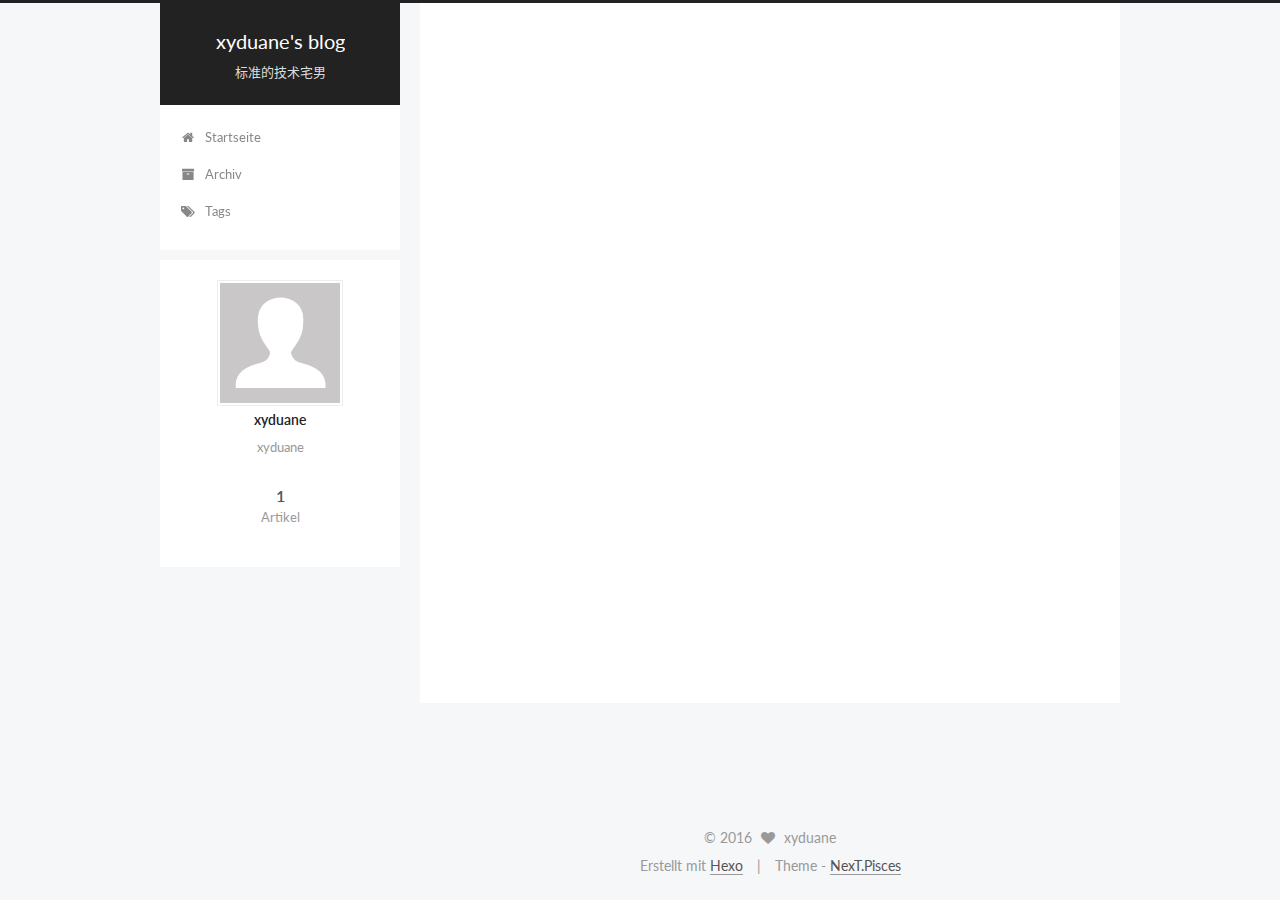
==== index.html @ 3c098263 "Site updated: 2016-11-18 08:26:39" ====
<!doctype html>



  


<html class="theme-next pisces use-motion" lang="zh-CN">
<head>
  <meta charset="UTF-8"/>
<meta http-equiv="X-UA-Compatible" content="IE=edge" />
<meta name="viewport" content="width=device-width, initial-scale=1, maximum-scale=1"/>



<meta http-equiv="Cache-Control" content="no-transform" />
<meta http-equiv="Cache-Control" content="no-siteapp" />












  
  
  <link href="/lib/fancybox/source/jquery.fancybox.css?v=2.1.5" rel="stylesheet" type="text/css" />




  
  
  
  

  
    
    
  

  

  

  

  

  
    
    
    <link href="//fonts.googleapis.com/css?family=Lato:300,300italic,400,400italic,700,700italic&subset=latin,latin-ext" rel="stylesheet" type="text/css">
  






<link href="/lib/font-awesome/css/font-awesome.min.css?v=4.6.2" rel="stylesheet" type="text/css" />

<link href="/css/main.css?v=5.1.0" rel="stylesheet" type="text/css" />


  <meta name="keywords" content="Hexo, NexT" />








  <link rel="shortcut icon" type="image/x-icon" href="/favicon.ico?v=5.1.0" />






<meta name="description" content="xyduane">
<meta property="og:type" content="website">
<meta property="og:title" content="xyduane's blog">
<meta property="og:url" content="http://xyduane.github.io/index.html">
<meta property="og:site_name" content="xyduane's blog">
<meta property="og:description" content="xyduane">
<meta name="twitter:card" content="summary">
<meta name="twitter:title" content="xyduane's blog">
<meta name="twitter:description" content="xyduane">



<script type="text/javascript" id="hexo.configurations">
  var NexT = window.NexT || {};
  var CONFIG = {
    root: '/',
    scheme: 'Pisces',
    sidebar: {"position":"left","display":"post"},
    fancybox: true,
    motion: true,
    duoshuo: {
      userId: '0',
      author: 'Author'
    },
    algolia: {
      applicationID: '',
      apiKey: '',
      indexName: '',
      hits: {"per_page":10},
      labels: {"input_placeholder":"Search for Posts","hits_empty":"We didn't find any results for the search: ${query}","hits_stats":"${hits} results found in ${time} ms"}
    }
  };
</script>



  <link rel="canonical" href="http://xyduane.github.io/"/>





  <title> xyduane's blog </title>
</head>

<body itemscope itemtype="http://schema.org/WebPage" lang="zh-CN">

  










  
  
    
  

  <div class="container one-collumn sidebar-position-left 
   page-home 
 ">
    <div class="headband"></div>

    <header id="header" class="header" itemscope itemtype="http://schema.org/WPHeader">
      <div class="header-inner"><div class="site-meta ">
  

  <div class="custom-logo-site-title">
    <a href="/"  class="brand" rel="start">
      <span class="logo-line-before"><i></i></span>
      <span class="site-title">xyduane's blog</span>
      <span class="logo-line-after"><i></i></span>
    </a>
  </div>
  <p class="site-subtitle">标准的技术宅男</p>
</div>

<div class="site-nav-toggle">
  <button>
    <span class="btn-bar"></span>
    <span class="btn-bar"></span>
    <span class="btn-bar"></span>
  </button>
</div>

<nav class="site-nav">
  

  
    <ul id="menu" class="menu">
      
        
        <li class="menu-item menu-item-home">
          <a href="/" rel="section">
            
              <i class="menu-item-icon fa fa-fw fa-home"></i> <br />
            
            Startseite
          </a>
        </li>
      
        
        <li class="menu-item menu-item-archives">
          <a href="/archives" rel="section">
            
              <i class="menu-item-icon fa fa-fw fa-archive"></i> <br />
            
            Archiv
          </a>
        </li>
      
        
        <li class="menu-item menu-item-tags">
          <a href="/tags" rel="section">
            
              <i class="menu-item-icon fa fa-fw fa-tags"></i> <br />
            
            Tags
          </a>
        </li>
      

      
    </ul>
  

  
</nav>



 </div>
    </header>

    <main id="main" class="main">
      <div class="main-inner">
        <div class="content-wrap">
          <div id="content" class="content">
            
  <section id="posts" class="posts-expand">
    
      

  

  
  
  

  <article class="post post-type-normal " itemscope itemtype="http://schema.org/Article">
  <link itemprop="mainEntityOfPage" href="http://xyduane.github.io/2016/11/17/newstart/">

  <span style="display:none" itemprop="author" itemscope itemtype="http://schema.org/Person">
    <meta itemprop="name" content="xyduane">
    <meta itemprop="description" content="">
    <meta itemprop="image" content="/images/avatar.gif">
  </span>

  <span style="display:none" itemprop="publisher" itemscope itemtype="http://schema.org/Organization">
    <meta itemprop="name" content="xyduane's blog">
    <span style="display:none" itemprop="logo" itemscope itemtype="http://schema.org/ImageObject">
      <img style="display:none;" itemprop="url image" alt="xyduane's blog" src="">
    </span>
  </span>

    
      <header class="post-header">

        
        
          <h1 class="post-title" itemprop="name headline">
            
            
              
                
                <a class="post-title-link" href="/2016/11/17/newstart/" itemprop="url">
                  第一篇，随便说点
                </a>
              
            
          </h1>
        

        <div class="post-meta">
          <span class="post-time">
            
              <span class="post-meta-item-icon">
                <i class="fa fa-calendar-o"></i>
              </span>
              <span class="post-meta-item-text">Veröffentlicht am</span>
              <time title="Post created" itemprop="dateCreated datePublished" datetime="2016-11-17T16:20:18+08:00">
                2016-11-17
              </time>
            

            

            
          </span>

          

          
            
          

          

          
          

          

          

        </div>
      </header>
    


    <div class="post-body" itemprop="articleBody">

      
      

      
        
          
            <p>   写作新手，欢迎指教！<br>   接下来准备写一篇 用c++ mfc 来启动运行Java程序的文章，装逼利器</p>

          
        
      
    </div>

    <div>
      
    </div>

    <div>
      
    </div>


    <footer class="post-footer">
      

      

      
      
        <div class="post-eof"></div>
      
    </footer>
  </article>


    
  </section>

  


          </div>
          


          

        </div>
        
          
  
  <div class="sidebar-toggle">
    <div class="sidebar-toggle-line-wrap">
      <span class="sidebar-toggle-line sidebar-toggle-line-first"></span>
      <span class="sidebar-toggle-line sidebar-toggle-line-middle"></span>
      <span class="sidebar-toggle-line sidebar-toggle-line-last"></span>
    </div>
  </div>

  <aside id="sidebar" class="sidebar">
    <div class="sidebar-inner">

      

      

      <section class="site-overview sidebar-panel sidebar-panel-active">
        <div class="site-author motion-element" itemprop="author" itemscope itemtype="http://schema.org/Person">
          <img class="site-author-image" itemprop="image"
               src="/images/avatar.gif"
               alt="xyduane" />
          <p class="site-author-name" itemprop="name">xyduane</p>
          <p class="site-description motion-element" itemprop="description">xyduane</p>
        </div>
        <nav class="site-state motion-element">
          <div class="site-state-item site-state-posts">
            <a href="/archives">
              <span class="site-state-item-count">1</span>
              <span class="site-state-item-name">Artikel</span>
            </a>
          </div>

          

          

        </nav>

        

        <div class="links-of-author motion-element">
          
        </div>

        
        

        
        

        


      </section>

      

    </div>
  </aside>


        
      </div>
    </main>

    <footer id="footer" class="footer">
      <div class="footer-inner">
        <div class="copyright" >
  
  &copy; 
  <span itemprop="copyrightYear">2016</span>
  <span class="with-love">
    <i class="fa fa-heart"></i>
  </span>
  <span class="author" itemprop="copyrightHolder">xyduane</span>
</div>


<div class="powered-by">
  Erstellt mit  <a class="theme-link" href="https://hexo.io">Hexo</a>
</div>

<div class="theme-info">
  Theme -
  <a class="theme-link" href="https://github.com/iissnan/hexo-theme-next">
    NexT.Pisces
  </a>
</div>


        

        
      </div>
    </footer>

    <div class="back-to-top">
      <i class="fa fa-arrow-up"></i>
    </div>
  </div>

  

<script type="text/javascript">
  if (Object.prototype.toString.call(window.Promise) !== '[object Function]') {
    window.Promise = null;
  }
</script>









  



  
  <script type="text/javascript" src="/lib/jquery/index.js?v=2.1.3"></script>

  
  <script type="text/javascript" src="/lib/fastclick/lib/fastclick.min.js?v=1.0.6"></script>

  
  <script type="text/javascript" src="/lib/jquery_lazyload/jquery.lazyload.js?v=1.9.7"></script>

  
  <script type="text/javascript" src="/lib/velocity/velocity.min.js?v=1.2.1"></script>

  
  <script type="text/javascript" src="/lib/velocity/velocity.ui.min.js?v=1.2.1"></script>

  
  <script type="text/javascript" src="/lib/fancybox/source/jquery.fancybox.pack.js?v=2.1.5"></script>


  


  <script type="text/javascript" src="/js/src/utils.js?v=5.1.0"></script>

  <script type="text/javascript" src="/js/src/motion.js?v=5.1.0"></script>



  
  


  <script type="text/javascript" src="/js/src/affix.js?v=5.1.0"></script>

  <script type="text/javascript" src="/js/src/schemes/pisces.js?v=5.1.0"></script>



  

  


  <script type="text/javascript" src="/js/src/bootstrap.js?v=5.1.0"></script>



  



  




	




  
  

  

  

  

  


</body>
</html>
---- css/main.css ----
/* normalize.css v3.0.2 | MIT License | git.io/normalize */
html {
  font-family: sans-serif; /* 1 */
  -ms-text-size-adjust: 100%; /* 2 */
  -webkit-text-size-adjust: 100%; /* 2 */
}
body {
  margin: 0;
}
article,
aside,
details,
figcaption,
figure,
footer,
header,
hgroup,
main,
menu,
nav,
section,
summary {
  display: block;
}
audio,
canvas,
progress,
video {
  display: inline-block; /* 1 */
  vertical-align: baseline; /* 2 */
}
audio:not([controls]) {
  display: none;
  height: 0;
}
[hidden],
template {
  display: none;
}
a {
  background-color: transparent;
}
a:active,
a:hover {
  outline: 0;
}
abbr[title] {
  border-bottom: 1px dotted;
}
b,
strong {
  font-weight: bold;
}
dfn {
  font-style: italic;
}
h1 {
  font-size: 2em;
  margin: 0.67em 0;
}
mark {
  background: #ff0;
  color: #000;
}
small {
  font-size: 80%;
}
sub,
sup {
  font-size: 75%;
  line-height: 0;
  position: relative;
  vertical-align: baseline;
}
sup {
  top: -0.5em;
}
sub {
  bottom: -0.25em;
}
img {
  border: 0;
}
svg:not(:root) {
  overflow: hidden;
}
figure {
  margin: 1em 40px;
}
hr {
  -moz-box-sizing: content-box;
  box-sizing: content-box;
  height: 0;
}
pre {
  overflow: auto;
}
code,
kbd,
pre,
samp {
  font-family: monospace, monospace;
  font-size: 1em;
}
button,
input,
optgroup,
select,
textarea {
  color: inherit; /* 1 */
  font: inherit; /* 2 */
  margin: 0; /* 3 */
}
button {
  overflow: visible;
}
button,
select {
  text-transform: none;
}
button,
html input[type="button"],
input[type="reset"],
input[type="submit"] {
  -webkit-appearance: button; /* 2 */
  cursor: pointer; /* 3 */
}
button[disabled],
html input[disabled] {
  cursor: default;
}
button::-moz-focus-inner,
input::-moz-focus-inner {
  border: 0;
  padding: 0;
}
input {
  line-height: normal;
}
input[type="checkbox"],
input[type="radio"] {
  box-sizing: border-box; /* 1 */
  padding: 0; /* 2 */
}
input[type="number"]::-webkit-inner-spin-button,
input[type="number"]::-webkit-outer-spin-button {
  height: auto;
}
input[type="search"] {
  -webkit-appearance: textfield; /* 1 */
  -moz-box-sizing: content-box;
  -webkit-box-sizing: content-box; /* 2 */
  box-sizing: content-box;
}
input[type="search"]::-webkit-search-cancel-button,
input[type="search"]::-webkit-search-decoration {
  -webkit-appearance: none;
}
fieldset {
  border: 1px solid #c0c0c0;
  margin: 0 2px;
  padding: 0.35em 0.625em 0.75em;
}
legend {
  border: 0; /* 1 */
  padding: 0; /* 2 */
}
textarea {
  overflow: auto;
}
optgroup {
  font-weight: bold;
}
table {
  border-collapse: collapse;
  border-spacing: 0;
}
td,
th {
  padding: 0;
}
::selection {
  background: #262a30;
  color: #fff;
}
body {
  position: relative;
  font-family: 'Lato', "PingFang SC", "Microsoft YaHei", sans-serif;
  font-size: 14px;
  line-height: 2;
  color: #555;
  background: #fff;
}
@media (max-width: 767px) {
  body {
    padding-right: 0 !important;
  }
}
@media (min-width: 768px) and (max-width: 991px) {
  body {
    padding-right: 0 !important;
  }
}
@media (min-width: 1600px) {
  body {
    font-size: 16px;
  }
}
h1,
h2,
h3,
h4,
h5,
h6 {
  margin: 0;
  padding: 0;
  font-weight: bold;
  line-height: 1.5;
  font-family: 'Lato', "PingFang SC", "Microsoft YaHei", sans-serif;
}
h2,
h3,
h4,
h5,
h6 {
  margin: 20px 0 15px;
}
h1 {
  font-size: 22px;
}
@media (max-width: 767px) {
  h1 {
    font-size: 18px;
  }
}
h2 {
  font-size: 20px;
}
@media (max-width: 767px) {
  h2 {
    font-size: 16px;
  }
}
h3 {
  font-size: 18px;
}
@media (max-width: 767px) {
  h3 {
    font-size: 14px;
  }
}
h4 {
  font-size: 16px;
}
@media (max-width: 767px) {
  h4 {
    font-size: 12px;
  }
}
h5 {
  font-size: 14px;
}
@media (max-width: 767px) {
  h5 {
    font-size: 10px;
  }
}
h6 {
  font-size: 12px;
}
@media (max-width: 767px) {
  h6 {
    font-size: 8px;
  }
}
p {
  margin: 0 0 25px 0;
}
a {
  color: #555;
  text-decoration: none;
  border-bottom: 1px solid #999;
  word-wrap: break-word;
}
a:hover {
  color: #222;
  border-bottom-color: #222;
}
ul {
  list-style: none;
}
blockquote {
  margin: 0;
  padding: 0;
}
img {
  display: block;
  margin: auto;
  max-width: 100%;
  height: auto;
}
hr {
  margin: 40px 0;
  height: 3px;
  border: none;
  background-color: #ddd;
  background-image: repeating-linear-gradient(-45deg, #fff, #fff 4px, transparent 4px, transparent 8px);
}
blockquote {
  padding: 0 15px;
  color: #666;
  border-left: 4px solid #ddd;
}
blockquote cite::before {
  content: "-";
  padding: 0 5px;
}
dt {
  font-weight: 700;
}
dd {
  margin: 0;
  padding: 0;
}
.text-left {
  text-align: left;
}
.text-center {
  text-align: center;
}
.text-right {
  text-align: right;
}
.text-justify {
  text-align: justify;
}
.text-nowrap {
  white-space: nowrap;
}
.text-lowercase {
  text-transform: lowercase;
}
.text-uppercase {
  text-transform: uppercase;
}
.text-capitalize {
  text-transform: capitalize;
}
.center-block {
  display: block;
  margin-left: auto;
  margin-right: auto;
}
.clearfix:before,
.clearfix:after {
  content: " ";
  display: table;
}
.clearfix:after {
  clear: both;
}
.pullquote {
  width: 45%;
}
.pullquote.left {
  float: left;
  margin-left: 5px;
  margin-right: 10px;
}
.pullquote.right {
  float: right;
  margin-left: 10px;
  margin-right: 5px;
}
.affix.affix.affix {
  position: fixed;
}
.translation {
  margin-top: -20px;
  font-size: 14px;
  color: #999;
}
.scrollbar-measure {
  width: 100px;
  height: 100px;
  overflow: scroll;
  position: absolute;
  top: -9999px;
}
.use-motion .motion-element {
  opacity: 0;
}
#local-search-input {
  padding: 3px;
  border: none;
  text-indent: 14px;
  border-radius: 0;
  width: 140px;
  outline: none;
  border-bottom: 1px solid #999;
  background: inherit;
  opacity: 0.5;
}
#local-search-input:focus {
  opacity: 1;
}
.search-icon {
  position: absolute;
  top: 9px;
}
table {
  margin: 20px 0;
  width: 100%;
  border-collapse: collapse;
  border-spacing: 0;
  border: 1px solid #ddd;
  font-size: 14px;
  table-layout: fixed;
  word-wrap: break-all;
}
table>tbody>tr:nth-of-type(odd) {
  background-color: #f9f9f9;
}
table>tbody>tr:hover {
  background-color: #f5f5f5;
}
caption,
th,
td {
  padding: 8px;
  text-align: left;
  vertical-align: middle;
  font-weight: normal;
}
th,
td {
  border-bottom: 3px solid #ddd;
  border-right: 1px solid #eee;
}
th {
  padding-bottom: 10px;
  font-weight: 700;
}
td {
  border-bottom-width: 1px;
}
html,
body {
  height: 100%;
}
.container {
  position: relative;
  min-height: 100%;
}
.header-inner {
  margin: 0 auto;
  padding: 100px 0 70px;
  width: 700px;
}
@media (min-width: 1600px) {
  .container .header-inner {
    width: 900px;
  }
}
.main {
  padding-bottom: 150px;
}
.main-inner {
  margin: 0 auto;
  width: 700px;
}
@media (min-width: 1600px) {
  .container .main-inner {
    width: 900px;
  }
}
.footer {
  position: absolute;
  left: 0;
  bottom: 0;
  width: 100%;
  min-height: 50px;
}
.footer-inner {
  box-sizing: border-box;
  margin: 20px auto;
  width: 700px;
}
@media (min-width: 1600px) {
  .container .footer-inner {
    width: 900px;
  }
}
pre,
.highlight {
  overflow: auto;
  margin: 20px 0;
  padding: 0;
  font-size: 13px;
  color: #4d4d4c;
  background: #f7f7f7;
  line-height: 1.6;
}
pre,
code {
  font-family: consolas, Menlo, "PingFang SC", "Microsoft YaHei", monospace;
}
code {
  padding: 2px 4px;
  word-wrap: break-word;
  color: #4d4d4c;
  background: #f7f7f7;
  border-radius: 3px;
  font-size: 13px;
}
pre code {
  padding: 0;
  color: #4d4d4c;
  background: none;
  text-shadow: none;
}
.highlight {
  border-radius: 1px;
}
.highlight pre {
  border: none;
  margin: 0;
  padding: 10px 0;
}
.highlight table {
  margin: 0;
  width: auto;
  border: none;
}
.highlight td {
  border: none;
  padding: 0;
}
.highlight figcaption {
  font-size: 1em;
  color: #4d4d4c;
  line-height: 1em;
  margin-bottom: 1em;
}
.highlight figcaption:before,
.highlight figcaption:after {
  content: " ";
  display: table;
}
.highlight figcaption:after {
  clear: both;
}
.highlight figcaption a {
  float: right;
  color: #4d4d4c;
}
.highlight figcaption a:hover {
  border-bottom-color: #4d4d4c;
}
.highlight .gutter pre {
  padding-left: 10px;
  padding-right: 10px;
  color: #869194;
  text-align: right;
  background-color: #eff2f3;
}
.highlight .code pre {
  padding-left: 10px;
  padding-right: 10px;
  background-color: #f7f7f7;
}
.highlight .line {
  height: 20px;
}
.gutter {
  -webkit-user-select: none;
  -moz-user-select: none;
  -ms-user-select: none;
  user-select: none;
}
.gist table {
  width: auto;
}
.gist table td {
  border: none;
}
pre .deletion {
  background: #fdd;
}
pre .addition {
  background: #dfd;
}
pre .meta {
  color: #8959a8;
}
pre .comment {
  color: #8e908c;
}
pre .variable,
pre .attribute,
pre .tag,
pre .regexp,
pre .ruby .constant,
pre .xml .tag .title,
pre .xml .pi,
pre .xml .doctype,
pre .html .doctype,
pre .css .id,
pre .css .class,
pre .css .pseudo {
  color: #c82829;
}
pre .number,
pre .preprocessor,
pre .built_in,
pre .literal,
pre .params,
pre .constant,
pre .command {
  color: #f5871f;
}
pre .ruby .class .title,
pre .css .rules .attribute,
pre .string,
pre .value,
pre .inheritance,
pre .header,
pre .ruby .symbol,
pre .xml .cdata,
pre .special,
pre .number,
pre .formula {
  color: #718c00;
}
pre .title,
pre .css .hexcolor {
  color: #3e999f;
}
pre .function,
pre .python .decorator,
pre .python .title,
pre .ruby .function .title,
pre .ruby .title .keyword,
pre .perl .sub,
pre .javascript .title,
pre .coffeescript .title {
  color: #4271ae;
}
pre .keyword,
pre .javascript .function {
  color: #8959a8;
}
.full-image.full-image.full-image {
  border: none;
  max-width: 100%;
  width: auto;
  margin: 20px auto;
}
@media (min-width: 992px) {
  .full-image.full-image.full-image {
    max-width: none;
    width: 126%;
    margin: 0 -13%;
  }
}
.blockquote-center,
.page-home .post-type-quote blockquote,
.page-post-detail .post-type-quote blockquote {
  position: relative;
  margin: 40px 0;
  padding: 0;
  border-left: none;
  text-align: center;
}
.blockquote-center::before,
.page-home .post-type-quote blockquote::before,
.page-post-detail .post-type-quote blockquote::before,
.blockquote-center::after,
.page-home .post-type-quote blockquote::after,
.page-post-detail .post-type-quote blockquote::after {
  position: absolute;
  content: ' ';
  display: block;
  width: 100%;
  height: 24px;
  opacity: 0.2;
  background-repeat: no-repeat;
  background-position: 0 -6px;
  background-size: 22px 22px;
}
.blockquote-center::before,
.page-home .post-type-quote blockquote::before,
.page-post-detail .post-type-quote blockquote::before {
  top: -20px;
  background-image: url("../images/quote-l.svg");
  border-top: 1px solid #ccc;
}
.blockquote-center::after,
.page-home .post-type-quote blockquote::after,
.page-post-detail .post-type-quote blockquote::after {
  bottom: -20px;
  background-image: url("../images/quote-r.svg");
  border-bottom: 1px solid #ccc;
  background-position: 100% 8px;
}
.blockquote-center p,
.page-home .post-type-quote blockquote p,
.page-post-detail .post-type-quote blockquote p,
.blockquote-center div,
.page-home .post-type-quote blockquote div,
.page-post-detail .post-type-quote blockquote div {
  text-align: center;
}
.post .post-body .group-picture img {
  box-sizing: border-box;
  padding: 0 3px;
  border: none;
}
.post .group-picture-row {
  overflow: hidden;
  margin-top: 6px;
}
.post .group-picture-row:first-child {
  margin-top: 0;
}
.post .group-picture-column {
  float: left;
}
.page-post-detail .post-body .group-picture-column {
  float: none;
  margin-top: 10px;
  width: auto !important;
}
.page-post-detail .post-body .group-picture-column img {
  margin: 0 auto;
}
.page-archive .group-picture-container {
  overflow: hidden;
}
.page-archive .group-picture-row {
  float: left;
}
.page-archive .group-picture-row:first-child {
  margin-top: 6px;
}
.page-archive .group-picture-column {
  max-width: 150px;
  max-height: 150px;
}
.note {
  padding: 20px;
  margin: 20px 0;
  border: 1px solid #eee;
  border-left-width: 5px;
  border-radius: 3px;
}
.note h2,
.note h3,
.note h4,
.note h5,
.note h6 {
  margin-top: 0;
  margin-bottom: 5px;
}
.note p:last-child {
  margin-bottom: 0;
}
.note code {
  border-radius: 3px;
}
.note+.note {
  margin-top: -5px;
}
.default {
  border-left-color: #777;
}
.default h2,
.default h3,
.default h4,
.default h5,
.default h6 {
  color: #777;
}
.primary {
  border-left-color: #428bca;
}
.primary h2,
.primary h3,
.primary h4,
.primary h5,
.primary h6 {
  color: #428bca;
}
.success {
  border-left-color: #5cb85c;
}
.success h2,
.success h3,
.success h4,
.success h5,
.success h6 {
  color: #5cb85c;
}
.danger {
  border-left-color: #d9534f;
}
.danger h2,
.danger h3,
.danger h4,
.danger h5,
.danger h6 {
  color: #d9534f;
}
.warning {
  border-left-color: #f0ad4e;
}
.warning h2,
.warning h3,
.warning h4,
.warning h5,
.warning h6 {
  color: #f0ad4e;
}
.info {
  border-left-color: #5bc0de;
}
.info h2,
.info h3,
.info h4,
.info h5,
.info h6 {
  color: #5bc0de;
}
.btn {
  display: inline-block;
  padding: 0 20px;
  font-size: 14px;
  color: #fff;
  background: #222;
  border: 2px solid #555;
  text-decoration: none;
  border-radius: 0;
  transition-property: background-color;
  transition-duration: 0.2s;
  transition-timing-function: ease-in-out;
  transition-delay: 0s;
}
.btn:hover,
.post-more-link .btn:hover {
  border-color: #222;
  color: #fff;
  background: #222;
}
.btn-bar {
  display: block;
  width: 22px;
  height: 2px;
  background: #555;
  border-radius: 1px;
}
.btn-bar+.btn-bar {
  margin-top: 4px;
}
.pagination {
  margin: 120px 0 40px;
  text-align: center;
  border-top: 1px solid #eee;
}
.page-number-basic,
.pagination .prev,
.pagination .next,
.pagination .page-number,
.pagination .space {
  display: inline-block;
  position: relative;
  top: -1px;
  margin: 0 10px;
  padding: 0 10px;
  line-height: 30px;
}
@media (max-width: 767px) {
  .page-number-basic,
  .pagination .prev,
  .pagination .next,
  .pagination .page-number,
  .pagination .space {
    margin: 0 5px;
  }
}
.pagination .prev,
.pagination .next,
.pagination .page-number {
  border-bottom: 0;
  border-top: 1px solid #eee;
  transition-property: border-color;
  transition-duration: 0.2s;
  transition-timing-function: ease-in-out;
  transition-delay: 0s;
}
.pagination .prev:hover,
.pagination .next:hover,
.pagination .page-number:hover {
  border-top-color: #222;
}
.pagination .space {
  padding: 0;
  margin: 0;
}
.pagination .prev {
  margin-left: 0;
}
.pagination .next {
  margin-right: 0;
}
.pagination .page-number.current {
  color: #fff;
  background: #ccc;
  border-top-color: #ccc;
}
@media (max-width: 767px) {
  .pagination {
    border-top: none;
  }
  .pagination .prev,
  .pagination .next,
  .pagination .page-number {
    margin-bottom: 10px;
    border-top: 0;
    border-bottom: 1px solid #eee;
  }
  .pagination .prev:hover,
  .pagination .next:hover,
  .pagination .page-number:hover {
    border-bottom-color: #222;
  }
}
.comments {
  margin: 60px 20px 0;
}
.tag-cloud {
  text-align: center;
}
.tag-cloud a {
  display: inline-block;
  margin: 10px;
}
.back-to-top {
  box-sizing: border-box;
  position: fixed;
  bottom: -100px;
  right: 50px;
  z-index: 1050;
  padding: 0 6px;
  width: 25px;
  background: #222;
  font-size: 12px;
  opacity: 0.6;
  color: #fff;
  cursor: pointer;
  text-align: center;
  -webkit-transform: translateZ(0);
  transition-property: bottom;
  transition-duration: 0.2s;
  transition-timing-function: ease-in-out;
  transition-delay: 0s;
}
@media (max-width: 767px) {
  .back-to-top {
    display: none;
  }
}
@media (min-width: 768px) and (max-width: 991px) {
  .back-to-top {
    display: none;
  }
}
.back-to-top.back-to-top-on {
  bottom: 40px;
}
.header {
  background: #fff;
}
.header-inner {
  position: relative;
}
.headband {
  height: 3px;
  background: #222;
}
.site-meta {
  margin: 0;
  text-align: center;
}
@media (max-width: 767px) {
  .site-meta {
    text-align: center;
  }
}
.brand {
  position: relative;
  display: inline-block;
  padding: 0 40px;
  color: #fff;
  background: #222;
  border-bottom: none;
}
.brand:hover {
  color: #fff;
}
.logo {
  display: inline-block;
  margin-right: 5px;
  line-height: 36px;
  vertical-align: top;
}
.site-title {
  display: inline-block;
  vertical-align: top;
  line-height: 36px;
  font-size: 20px;
  font-weight: normal;
  font-family: 'Lato', "PingFang SC", "Microsoft YaHei", sans-serif;
}
.site-subtitle {
  margin-top: 10px;
  font-size: 13px;
  color: #ddd;
}
.use-motion .brand {
  opacity: 0;
}
.use-motion .logo,
.use-motion .site-title,
.use-motion .site-subtitle {
  opacity: 0;
  position: relative;
  top: -10px;
}
.site-nav-toggle {
  display: none;
  position: absolute;
  top: 10px;
  left: 10px;
}
@media (max-width: 767px) {
  .site-nav-toggle {
    display: block;
  }
}
.site-nav-toggle button {
  margin-top: 2px;
  padding: 9px 10px;
  background: transparent;
  border: none;
}
@media (max-width: 767px) {
  .site-nav {
    display: none;
    margin: 0 -10px;
    padding: 0 10px;
    clear: both;
    border-top: 1px solid #ddd;
  }
}
@media (min-width: 768px) and (max-width: 991px) {
  .site-nav {
    display: block !important;
  }
}
@media (min-width: 992px) {
  .site-nav {
    display: block !important;
  }
}
.menu {
  margin-top: 20px;
  padding-left: 0;
  text-align: center;
}
.menu .menu-item {
  display: inline-block;
  margin: 0 10px;
}
@media screen and (max-width: 767px) {
  .menu .menu-item {
    margin-top: 10px;
  }
}
.menu .menu-item a {
  display: block;
  font-size: 13px;
  text-transform: capitalize;
  line-height: inherit;
  border-bottom: 1px solid transparent;
  transition-property: border-color;
  transition-duration: 0.2s;
  transition-timing-function: ease-in-out;
  transition-delay: 0s;
}
.menu .menu-item a:hover,
.menu-item-active a {
  border-bottom-color: #222;
}
.menu .menu-item .fa {
  margin-right: 5px;
}
.use-motion .menu-item {
  opacity: 0;
}
.post-body {
  font-family: 'Lato', "PingFang SC", "Microsoft YaHei", sans-serif;
}
@media (max-width: 767px) {
  .post-body {
    word-break: break-word;
  }
}
.post-body .fancybox img {
  display: block !important;
  margin: 0 auto;
  cursor: pointer;
  cursor: zoom-in;
  cursor: -webkit-zoom-in;
}
.post-body .image-caption,
.post-body .figure .caption {
  margin: 10px auto 15px;
  text-align: center;
  font-size: 14px;
  color: #999;
  font-weight: bold;
  line-height: 1;
}
.post-sticky-flag {
  display: inline-block;
  font-size: 16px;
  -ms-transform: rotate(30deg);
  -webkit-transform: rotate(30deg);
  -moz-transform: rotate(30deg);
  -ms-transform: rotate(30deg);
  -o-transform: rotate(30deg);
  transform: rotate(30deg);
}
.posts-expand {
  padding-top: 40px;
}
@media (max-width: 767px) {
  .posts-expand {
    margin: 0 20px;
  }
  .post-body pre,
  .post-body .highlight {
    padding: 10px;
  }
  .post-body pre .gutter pre,
  .post-body .highlight .gutter pre {
    padding-right: 10px;
  }
}
@media (min-width: 992px) {
  .posts-expand .post-body {
    text-align: justify;
  }
}
.posts-expand .post-body h2,
.posts-expand .post-body h3,
.posts-expand .post-body h4,
.posts-expand .post-body h5,
.posts-expand .post-body h6 {
  padding-top: 10px;
}
.posts-expand .post-body h2 .header-anchor,
.posts-expand .post-body h3 .header-anchor,
.posts-expand .post-body h4 .header-anchor,
.posts-expand .post-body h5 .header-anchor,
.posts-expand .post-body h6 .header-anchor {
  float: right;
  margin-left: 10px;
  color: #ccc;
  border-bottom-style: none;
  visibility: hidden;
}
.posts-expand .post-body h2 .header-anchor:hover,
.posts-expand .post-body h3 .header-anchor:hover,
.posts-expand .post-body h4 .header-anchor:hover,
.posts-expand .post-body h5 .header-anchor:hover,
.posts-expand .post-body h6 .header-anchor:hover {
  color: inherit;
}
.posts-expand .post-body h2:hover .header-anchor,
.posts-expand .post-body h3:hover .header-anchor,
.posts-expand .post-body h4:hover .header-anchor,
.posts-expand .post-body h5:hover .header-anchor,
.posts-expand .post-body h6:hover .header-anchor {
  visibility: visible;
}
.posts-expand .post-body ul li {
  list-style: circle;
}
.posts-expand .post-body img {
  box-sizing: border-box;
  margin: auto;
  padding: 3px;
  border: 1px solid #ddd;
}
.posts-expand .fancybox img {
  margin: 0 auto;
}
@media (max-width: 767px) {
  .posts-collapse {
    margin: 0 20px;
  }
  .posts-collapse .post-title,
  .posts-collapse .post-meta {
    display: block;
    width: auto;
    text-align: left;
  }
}
.posts-collapse {
  position: relative;
  z-index: 1010;
  margin-left: 55px;
}
.posts-collapse::after {
  content: " ";
  position: absolute;
  top: 20px;
  left: 0;
  margin-left: -2px;
  width: 4px;
  height: 100%;
  background: #f5f5f5;
  z-index: -1;
}
@media (max-width: 767px) {
  .posts-collapse {
    margin: 0 20px;
  }
}
.posts-collapse .collection-title {
  position: relative;
  margin: 60px 0;
}
.posts-collapse .collection-title h2 {
  margin-left: 20px;
}
.posts-collapse .collection-title small {
  color: #bbb;
}
.posts-collapse .collection-title::before {
  content: " ";
  position: absolute;
  left: 0;
  top: 50%;
  margin-left: -4px;
  margin-top: -4px;
  width: 8px;
  height: 8px;
  background: #bbb;
  border-radius: 50%;
}
.posts-collapse .post {
  margin: 30px 0;
}
.posts-collapse .post-header {
  position: relative;
  transition-duration: 0.2s;
  transition-timing-function: ease-in-out;
  transition-delay: 0s;
  transition-property: border;
  border-bottom: 1px dashed #ccc;
}
.posts-collapse .post-header::before {
  content: " ";
  position: absolute;
  left: 0;
  top: 12px;
  width: 6px;
  height: 6px;
  margin-left: -4px;
  background: #bbb;
  border-radius: 50%;
  border: 1px solid #fff;
  transition-duration: 0.2s;
  transition-timing-function: ease-in-out;
  transition-delay: 0s;
  transition-property: background;
}
.posts-collapse .post-header:hover {
  border-bottom-color: #666;
}
.posts-collapse .post-header:hover::before {
  background: #222;
}
.posts-collapse .post-meta {
  position: absolute;
  font-size: 12px;
  left: 20px;
  top: 5px;
}
.posts-collapse .post-comments-count {
  display: none;
}
.posts-collapse .post-title {
  margin-left: 60px;
  font-size: 16px;
  font-weight: normal;
  line-height: inherit;
}
.posts-collapse .post-title::after {
  margin-left: 3px;
  opacity: 0.6;
}
.posts-collapse .post-title a {
  color: #666;
  border-bottom: none;
}
.page-home .post-type-quote .post-header,
.page-post-detail .post-type-quote .post-header,
.page-home .post-type-quote .post-tags,
.page-post-detail .post-type-quote .post-tags {
  display: none;
}
.posts-expand .post-title {
  font-size: 26px;
  text-align: center;
  word-break: break-word;
  font-weight: 400;
}
@media (max-width: 767px) {
  .posts-expand .post-title {
    font-size: 22px;
  }
}
.posts-expand .post-title-link {
  display: inline-block;
  position: relative;
  color: #555;
  border-bottom: none;
  line-height: 1.2;
  vertical-align: top;
}
.posts-expand .post-title-link::before {
  content: "";
  position: absolute;
  width: 100%;
  height: 2px;
  bottom: 0;
  left: 0;
  background-color: #000;
  visibility: hidden;
  -webkit-transform: scaleX(0);
  -moz-transform: scaleX(0);
  -ms-transform: scaleX(0);
  -o-transform: scaleX(0);
  transform: scaleX(0);
  transition-duration: 0.2s;
  transition-timing-function: ease-in-out;
  transition-delay: 0s;
}
.posts-expand .post-title-link:hover::before {
  visibility: visible;
  -webkit-transform: scaleX(1);
  -moz-transform: scaleX(1);
  -ms-transform: scaleX(1);
  -o-transform: scaleX(1);
  transform: scaleX(1);
}
.posts-expand .post-title-link .fa {
  font-size: 16px;
}
.posts-expand .post-meta {
  margin: 3px 0 60px 0;
  color: #999;
  font-family: 'Lato', "PingFang SC", "Microsoft YaHei", sans-serif;
  font-size: 12px;
  text-align: center;
}
.posts-expand .post-meta .post-category-list {
  display: inline-block;
  margin: 0;
  padding: 3px;
}
.posts-expand .post-meta .post-category-list-link {
  color: #999;
}
.posts-expand .post-meta .post-description {
  font-size: 14px;
  margin-top: 2px;
}
.post-meta-divider {
  margin: 0 0.5em;
}
.post-meta-item-icon {
  display: none;
  margin-right: 3px;
}
@media (min-width: 768px) and (max-width: 991px) {
  .post-meta-item-icon {
    display: inline-block;
  }
}
@media (max-width: 767px) {
  .post-meta-item-icon {
    display: inline-block;
  }
}
@media (min-width: 768px) and (max-width: 991px) {
  .post-meta-item-text {
    display: none;
  }
}
@media (max-width: 767px) {
  .post-meta-item-text {
    display: none;
  }
}
@media (max-width: 767px) {
  .posts-expand .post-comments-count {
    display: none;
  }
}
.post-more-link {
  margin-top: 50px;
}
.post-more-link .btn {
  color: #555;
  font-size: 14px;
  background: #fff;
  border-radius: 2px;
  line-height: 2;
}
.posts-expand .post-tags {
  margin-top: 40px;
  text-align: center;
}
.posts-expand .post-tags a {
  display: inline-block;
  margin-right: 10px;
  font-size: 13px;
}
.post-nav {
  display: table;
  margin-top: 60px;
  width: 100%;
  border-top: 1px solid #eee;
}
.post-nav-divider {
  display: table-cell;
  width: 10%;
}
.post-nav-item {
  display: table-cell;
  padding: 10px 0 0 0;
  width: 45%;
  vertical-align: top;
}
.post-nav-item a {
  position: relative;
  display: block;
  line-height: 25px;
  font-size: 14px;
  color: #555;
  border-bottom: none;
}
.post-nav-item a:hover {
  color: #222;
  border-bottom: none;
}
.post-nav-item a:active {
  top: 2px;
}
.post-nav-item .fa {
  position: absolute;
  top: 8px;
  left: 0;
  font-size: 12px;
}
.post-nav-next a {
  padding-left: 15px;
}
.post-nav-prev {
  text-align: right;
}
.post-nav-prev a {
  padding-right: 15px;
}
.post-nav-prev .fa {
  right: 0;
  left: auto;
}
.posts-expand .post-eof {
  display: block;
  margin: 80px auto 60px;
  width: 8%;
  height: 1px;
  background: #ccc;
  text-align: center;
}
.post:last-child .post-eof.post-eof.post-eof {
  display: none;
}
.post-gallery {
  display: table;
  table-layout: fixed;
  width: 100%;
  border-collapse: separate;
}
.post-gallery-row {
  display: table-row;
}
.post-gallery .post-gallery-img {
  display: table-cell;
  text-align: center;
  vertical-align: middle;
  border: none;
}
.post-gallery .post-gallery-img img {
  max-width: 100%;
  max-height: 100%;
  border: none;
}
.fancybox-close,
.fancybox-close:hover {
  border: none;
}
.sidebar {
  position: fixed;
  right: 0;
  top: 0;
  bottom: 0;
  width: 0;
  z-index: 1040;
  box-shadow: inset 0 2px 6px #000;
  background: #222;
  -webkit-transform: translateZ(0);
}
.sidebar a {
  color: #999;
  border-bottom-color: #555;
}
.sidebar a:hover {
  color: #eee;
}
@media (min-width: 768px) and (max-width: 991px) {
  .sidebar {
    display: none !important;
  }
}
@media (max-width: 767px) {
  .sidebar {
    display: none !important;
  }
}
.sidebar-inner {
  position: relative;
  padding: 20px 10px;
  color: #999;
  text-align: center;
}
.sidebar-toggle {
  position: fixed;
  right: 50px;
  bottom: 45px;
  width: 15px;
  height: 15px;
  padding: 5px;
  background: #222;
  line-height: 0;
  z-index: 1050;
  cursor: pointer;
  -webkit-transform: translateZ(0);
}
@media (min-width: 768px) and (max-width: 991px) {
  .sidebar-toggle {
    display: none;
  }
}
@media (max-width: 767px) {
  .sidebar-toggle {
    display: none;
  }
}
.sidebar-toggle-line {
  position: relative;
  display: inline-block;
  vertical-align: top;
  height: 2px;
  width: 100%;
  background: #fff;
  margin-top: 3px;
}
.sidebar-toggle-line:first-child {
  margin-top: 0;
}
.site-author-image {
  display: block;
  margin: 0 auto;
  padding: 2px;
  max-width: 120px;
  height: auto;
  border: 1px solid #eee;
}
.site-author-name {
  margin: 0;
  text-align: center;
  color: #222;
  font-weight: 600;
}
.site-description {
  margin-top: 0;
  text-align: center;
  font-size: 13px;
  color: #999;
}
.site-state {
  overflow: hidden;
  line-height: 1.4;
  white-space: nowrap;
  text-align: center;
}
.site-state-item {
  display: inline-block;
  padding: 0 15px;
  border-left: 1px solid #eee;
}
.site-state-item:first-child {
  border-left: none;
}
.site-state-item a {
  border-bottom: none;
}
.site-state-item-count {
  display: block;
  text-align: center;
  color: inherit;
  font-weight: 600;
  font-size: 16px;
}
.site-state-item-name {
  font-size: 13px;
  color: #999;
}
.feed-link {
  margin-top: 20px;
}
.feed-link a {
  display: inline-block;
  padding: 0 15px;
  color: #fc6423;
  border: 1px solid #fc6423;
  border-radius: 4px;
}
.feed-link a i {
  color: #fc6423;
  font-size: 14px;
}
.feed-link a:hover {
  color: #fff;
  background: #fc6423;
}
.feed-link a:hover i {
  color: #fff;
}
.links-of-author {
  margin-top: 20px;
}
.links-of-author a {
  display: inline-block;
  vertical-align: middle;
  margin-right: 10px;
  margin-bottom: 10px;
  border-bottom-color: #555;
  font-size: 13px;
}
.links-of-author a:before {
  display: inline-block;
  vertical-align: middle;
  margin-right: 3px;
  content: " ";
  width: 4px;
  height: 4px;
  border-radius: 50%;
  background: #305eaa;
}
.links-of-blogroll {
  font-size: 13px;
}
.links-of-blogroll-title {
  margin-top: 20px;
  font-size: 14px;
  font-weight: 600;
}
.links-of-blogroll-list {
  margin: 0;
  padding: 0;
}
.links-of-blogroll-item {
  padding: 2px 10px;
}
.sidebar-nav {
  margin: 0 0 20px;
  padding-left: 0;
}
.sidebar-nav li {
  display: inline-block;
  cursor: pointer;
  border-bottom: 1px solid transparent;
  font-size: 14px;
  color: #555;
}
.sidebar-nav li:hover {
  color: #fc6423;
}
.page-post-detail .sidebar-nav-toc {
  padding: 0 5px;
}
.page-post-detail .sidebar-nav-overview {
  margin-left: 10px;
}
.sidebar-nav .sidebar-nav-active {
  color: #fc6423;
  border-bottom-color: #fc6423;
}
.sidebar-nav .sidebar-nav-active:hover {
  color: #fc6423;
}
.sidebar-panel {
  display: none;
}
.sidebar-panel-active {
  display: block;
}
.post-toc-empty {
  font-size: 14px;
  color: #666;
}
.post-toc-wrap {
  overflow: hidden;
}
.post-toc {
  overflow: auto;
}
.post-toc ol {
  margin: 0;
  padding: 0 2px 5px 10px;
  text-align: left;
  list-style: none;
  font-size: 14px;
}
.post-toc ol > ol {
  padding-left: 0;
}
.post-toc ol a {
  transition-duration: 0.2s;
  transition-timing-function: ease-in-out;
  transition-delay: 0s;
  transition-property: all;
  color: #666;
  border-bottom-color: #ccc;
}
.post-toc ol a:hover {
  color: #000;
  border-bottom-color: #000;
}
.post-toc .nav-item {
  overflow: hidden;
  text-overflow: ellipsis;
  white-space: nowrap;
  line-height: 1.8;
}
.post-toc .nav .nav-child {
  display: none;
}
.post-toc .nav .active > .nav-child {
  display: block;
}
.post-toc .nav .active-current > .nav-child {
  display: block;
}
.post-toc .nav .active-current > .nav-child > .nav-item {
  display: block;
}
.post-toc .nav .active > a {
  color: #fc6423;
  border-bottom-color: #fc6423;
}
.post-toc .nav .active-current > a {
  color: #fc6423;
}
.post-toc .nav .active-current > a:hover {
  color: #fc6423;
}
.footer {
  font-size: 14px;
  color: #999;
}
.footer img {
  border: none;
}
.footer-inner {
  text-align: center;
}
.with-love {
  display: inline-block;
  margin: 0 5px;
}
.powered-by,
.theme-info {
  display: inline-block;
}
.powered-by {
  margin-right: 10px;
}
.powered-by::after {
  content: "|";
  padding-left: 10px;
}
.cc-license {
  margin-top: 10px;
  text-align: center;
}
.cc-license .cc-opacity {
  opacity: 0.7;
  border-bottom: none;
}
.cc-license .cc-opacity:hover {
  opacity: 0.9;
}
.cc-license img {
  display: inline-block;
}
.theme-next #ds-thread #ds-reset {
  color: #555;
}
.theme-next #ds-thread #ds-reset .ds-replybox {
  margin-bottom: 30px;
}
.theme-next #ds-thread #ds-reset .ds-replybox .ds-avatar,
.theme-next #ds-reset .ds-avatar img {
  box-shadow: none;
}
.theme-next #ds-thread #ds-reset .ds-textarea-wrapper {
  border-color: #c7d4e1;
  background: none;
  border-top-right-radius: 3px;
  border-top-left-radius: 3px;
}
.theme-next #ds-thread #ds-reset .ds-textarea-wrapper textarea {
  height: 60px;
}
.theme-next #ds-reset .ds-rounded-top {
  border-radius: 0;
}
.theme-next #ds-thread #ds-reset .ds-post-toolbar {
  box-sizing: border-box;
  border: 1px solid #c7d4e1;
  background: #f6f8fa;
}
.theme-next #ds-thread #ds-reset .ds-post-options {
  height: 40px;
  border: none;
  background: none;
}
.theme-next #ds-thread #ds-reset .ds-toolbar-buttons {
  top: 11px;
}
.theme-next #ds-thread #ds-reset .ds-sync {
  top: 5px;
}
.theme-next #ds-thread #ds-reset .ds-post-button {
  top: 4px;
  right: 5px;
  width: 90px;
  height: 30px;
  border: 1px solid #c5ced7;
  border-radius: 3px;
  background-image: linear-gradient(#fbfbfc, #f5f7f9);
  color: #60676d;
}
.theme-next #ds-thread #ds-reset .ds-post-button:hover {
  background-position: 0 -30px;
  color: #60676d;
}
.theme-next #ds-thread #ds-reset .ds-comments-info {
  padding: 10px 0;
}
.theme-next #ds-thread #ds-reset .ds-sort {
  display: none;
}
.theme-next #ds-thread #ds-reset li.ds-tab a.ds-current {
  border: none;
  background: #f6f8fa;
  color: #60676d;
}
.theme-next #ds-thread #ds-reset li.ds-tab a.ds-current:hover {
  background-color: #e9f0f7;
  color: #60676d;
}
.theme-next #ds-thread #ds-reset li.ds-tab a {
  border-radius: 2px;
  padding: 5px;
}
.theme-next #ds-thread #ds-reset .ds-login-buttons p {
  color: #999;
  line-height: 36px;
}
.theme-next #ds-thread #ds-reset .ds-login-buttons .ds-service-list li {
  height: 28px;
}
.theme-next #ds-thread #ds-reset .ds-service-list a {
  background: none;
  padding: 5px;
  border: 1px solid;
  border-radius: 3px;
  text-align: center;
}
.theme-next #ds-thread #ds-reset .ds-service-list a:hover {
  color: #fff;
  background: #666;
}
.theme-next #ds-thread #ds-reset .ds-service-list .ds-weibo {
  color: #fc9b00;
  border-color: #fc9b00;
}
.theme-next #ds-thread #ds-reset .ds-service-list .ds-weibo:hover {
  background: #fc9b00;
}
.theme-next #ds-thread #ds-reset .ds-service-list .ds-qq {
  color: #60a3ec;
  border-color: #60a3ec;
}
.theme-next #ds-thread #ds-reset .ds-service-list .ds-qq:hover {
  background: #60a3ec;
}
.theme-next #ds-thread #ds-reset .ds-service-list .ds-renren {
  color: #2e7ac4;
  border-color: #2e7ac4;
}
.theme-next #ds-thread #ds-reset .ds-service-list .ds-renren:hover {
  background: #2e7ac4;
}
.theme-next #ds-thread #ds-reset .ds-service-list .ds-douban {
  color: #37994c;
  border-color: #37994c;
}
.theme-next #ds-thread #ds-reset .ds-service-list .ds-douban:hover {
  background: #37994c;
}
.theme-next #ds-thread #ds-reset .ds-service-list .ds-kaixin {
  color: #fef20d;
  border-color: #fef20d;
}
.theme-next #ds-thread #ds-reset .ds-service-list .ds-kaixin:hover {
  background: #fef20d;
}
.theme-next #ds-thread #ds-reset .ds-service-list .ds-netease {
  color: #f00;
  border-color: #f00;
}
.theme-next #ds-thread #ds-reset .ds-service-list .ds-netease:hover {
  background: #f00;
}
.theme-next #ds-thread #ds-reset .ds-service-list .ds-sohu {
  color: #ffcb05;
  border-color: #ffcb05;
}
.theme-next #ds-thread #ds-reset .ds-service-list .ds-sohu:hover {
  background: #ffcb05;
}
.theme-next #ds-thread #ds-reset .ds-service-list .ds-baidu {
  color: #2831e0;
  border-color: #2831e0;
}
.theme-next #ds-thread #ds-reset .ds-service-list .ds-baidu:hover {
  background: #2831e0;
}
.theme-next #ds-thread #ds-reset .ds-service-list .ds-google {
  color: #166bec;
  border-color: #166bec;
}
.theme-next #ds-thread #ds-reset .ds-service-list .ds-google:hover {
  background: #166bec;
}
.theme-next #ds-thread #ds-reset .ds-service-list .ds-weixin {
  color: #00ce0d;
  border-color: #00ce0d;
}
.theme-next #ds-thread #ds-reset .ds-service-list .ds-weixin:hover {
  background: #00ce0d;
}
.theme-next #ds-thread #ds-reset .ds-service-list .ds-more-services {
  border: none;
}
.theme-next #ds-thread #ds-reset .ds-service-list .ds-more-services:hover {
  background: none;
}
.theme-next #ds-reset .duoshuo-ua-admin {
  display: inline-block;
  color: #f00;
}
.theme-next #ds-reset .duoshuo-ua-platform,
.theme-next #ds-reset .duoshuo-ua-browser {
  color: #ccc;
}
.theme-next #ds-reset .duoshuo-ua-platform .fa,
.theme-next #ds-reset .duoshuo-ua-browser .fa {
  display: inline-block;
  margin-right: 3px;
}
.theme-next #ds-reset .duoshuo-ua-separator {
  display: inline-block;
  margin-left: 5px;
}
.theme-next .this_ua {
  background-color: #ccc !important;
  border-radius: 4px;
  padding: 0 5px !important;
  margin: 1px 1px !important;
  border: 1px solid #bbb !important;
  color: #fff;
  display: inline-block !important;
}
.theme-next .this_ua.admin {
  background-color: #d9534f !important;
  border-color: #d9534f !important;
}
.theme-next .this_ua.platform.iOS,
.theme-next .this_ua.platform.Mac,
.theme-next .this_ua.platform.Windows {
  background-color: #39b3d7 !important;
  border-color: #46b8da !important;
}
.theme-next .this_ua.platform.Linux {
  background-color: #3a3a3a !important;
  border-color: #1f1f1f !important;
}
.theme-next .this_ua.platform.Android {
  background-color: #00c47d !important;
  border-color: #01b171 !important;
}
.theme-next .this_ua.browser.Mobile,
.theme-next .this_ua.browser.Chrome {
  background-color: #5cb85c !important;
  border-color: #4cae4c !important;
}
.theme-next .this_ua.browser.Firefox {
  background-color: #f0ad4e !important;
  border-color: #eea236 !important;
}
.theme-next .this_ua.browser.Maxthon,
.theme-next .this_ua.browser.IE {
  background-color: #428bca !important;
  border-color: #357ebd !important;
}
.theme-next .this_ua.browser.baidu,
.theme-next .this_ua.browser.UCBrowser,
.theme-next .this_ua.browser.Opera {
  background-color: #d9534f !important;
  border-color: #d43f3a !important;
}
.theme-next .this_ua.browser.Android,
.theme-next .this_ua.browser.QQBrowser {
  background-color: #78ace9 !important;
  border-color: #4cae4c !important;
}
.post-spread {
  margin-top: 20px;
  text-align: center;
}
.jiathis_style {
  display: inline-block;
}
.jiathis_style a {
  border: none;
}
.post-spread {
  margin-top: 20px;
  text-align: center;
}
.bdshare-slide-button-box a {
  border: none;
}
.bdsharebuttonbox {
  display: inline-block;
}
.bdsharebuttonbox a {
  border: none;
}
ul.search-result-list {
  padding-left: 0px;
  margin: 0px 5px 0px 8px;
}
p.search-result {
  border-bottom: 1px dashed #ccc;
  padding: 5px 0;
}
a.search-result-title {
  font-weight: bold;
}
a.search-result {
  border-bottom: transparent;
  display: block;
  white-space: nowrap;
  overflow: hidden;
  text-overflow: ellipsis;
}
.search-keyword {
  border-bottom: 1px dashed #f00;
  font-size: 14px;
  font-weight: bold;
  color: #f00;
}
#local-search-result {
  height: 88%;
  overflow: auto;
}
.popup {
  display: none;
  position: fixed;
  top: 10%;
  left: 50%;
  width: 700px;
  height: 80%;
  margin-left: -350px;
  padding: 3px 0 0 10px;
  background: #fff;
  color: #333;
  z-index: 9999;
  border-radius: 5px;
}
@media (max-width: 767px) {
  .popup {
    padding: 3px;
    top: 0;
    left: 0;
    margin: 0;
    width: 100%;
    height: 100%;
    border-radius: 0px;
  }
}
.popoverlay {
  position: fixed;
  width: 100%;
  height: 100%;
  top: 0px;
  left: 0px;
  z-index: 2080;
  background-color: rgba(0,0,0,0.3);
}
#local-search-input {
  margin-bottom: 10px;
  padding: 10px;
  width: 97%;
  font-size: 18px;
}
.popup .fa-search {
  padding-top: 8px;
}
.popup-btn-close {
  position: absolute;
  top: 6px;
  right: 14px;
  color: #4ebd79;
  font-size: 14px;
  font-weight: bold;
  text-transform: uppercase;
  cursor: pointer;
}
#no-result {
  position: absolute;
  left: 44%;
  top: 42%;
  color: #ccc;
}
.busuanzi-count:before {
  content: " ";
  float: left;
  width: 260px;
  min-height: 25px;
}
@media (min-width: 768px) and (max-width: 991px) {
  .busuanzi-count {
    width: auto;
  }
  .busuanzi-count:before {
    display: none;
  }
}
@media (max-width: 767px) {
  .busuanzi-count {
    width: auto;
  }
  .busuanzi-count:before {
    display: none;
  }
}
.site-uv,
.site-pv,
.page-pv {
  display: inline-block;
}
.site-uv .busuanzi-value,
.site-pv .busuanzi-value,
.page-pv .busuanzi-value {
  margin: 0 5px;
}
.site-uv {
  margin-right: 10px;
}
.site-uv::after {
  content: "|";
  padding-left: 10px;
}
.use-motion .post {
  opacity: 0;
}
.page-archive .archive-page-counter {
  position: relative;
  top: 3px;
  left: 20px;
}
@media (max-width: 767px) {
  .page-archive .archive-page-counter {
    top: 5px;
  }
}
.page-archive .posts-collapse .archive-move-on {
  position: absolute;
  top: 11px;
  left: 0;
  margin-left: -6px;
  width: 10px;
  height: 10px;
  opacity: 0.5;
  background: #555;
  border: 1px solid #fff;
  border-radius: 50%;
}
.category-all-page .category-all-title {
  text-align: center;
}
.category-all-page .category-all {
  margin-top: 20px;
}
.category-all-page .category-list {
  margin: 0;
  padding: 0;
  list-style: none;
}
.category-all-page .category-list-item {
  margin: 5px 10px;
}
.category-all-page .category-list-count {
  color: #bbb;
}
.category-all-page .category-list-count:before {
  display: inline;
  content: " (";
}
.category-all-page .category-list-count:after {
  display: inline;
  content: ") ";
}
.category-all-page .category-list-child {
  padding-left: 10px;
}
#schedule ul#event-list {
  padding-left: 30px;
}
#schedule ul#event-list hr {
  margin: 20px 0 45px 0 !important;
  background: #222;
}
#schedule ul#event-list hr:after {
  display: inline-block;
  content: 'NOW';
  background: #222;
  color: #fff;
  font-weight: bold;
  text-align: right;
  padding: 0 5px;
}
#schedule ul#event-list li.event {
  margin: 20px 0px;
  background: #f9f9f9;
  padding-left: 10px;
  min-height: 40px;
}
#schedule ul#event-list li.event h2.event-summary {
  margin: 0;
  padding-bottom: 3px;
}
#schedule ul#event-list li.event h2.event-summary:before {
  display: inline-block;
  font-family: FontAwesome;
  font-size: 8px;
  content: '\f111';
  vertical-align: middle;
  margin-right: 25px;
  color: #bbb;
}
#schedule ul#event-list li.event span.event-relative-time {
  display: inline-block;
  font-size: 12px;
  font-weight: 400;
  padding-left: 12px;
  color: #bbb;
}
#schedule ul#event-list li.event span.event-details {
  display: block;
  color: #bbb;
  margin-left: 56px;
  padding-top: 3px;
  padding-bottom: 6px;
  text-indent: -24px;
  line-height: 18px;
}
#schedule ul#event-list li.event span.event-details:before {
  text-indent: 0;
  display: inline-block;
  width: 14px;
  font-family: FontAwesome;
  text-align: center;
  margin-right: 9px;
  color: #bbb;
}
#schedule ul#event-list li.event span.event-details.event-location:before {
  content: '\f041';
}
#schedule ul#event-list li.event span.event-details.event-duration:before {
  content: '\f017';
}
#schedule ul#event-list li.event-past {
  background: #fcfcfc;
}
#schedule ul#event-list li.event-past > * {
  opacity: 0.6;
}
#schedule ul#event-list li.event-past h2.event-summary {
  color: #bbb;
}
#schedule ul#event-list li.event-past h2.event-summary:before {
  color: #dfdfdf;
}
#schedule ul#event-list li.event-now {
  background: #222;
  color: #fff;
  padding: 15px 0 15px 10px;
}
#schedule ul#event-list li.event-now h2.event-summary:before {
  -webkit-transform: scale(1.2);
  -moz-transform: scale(1.2);
  -ms-transform: scale(1.2);
  -o-transform: scale(1.2);
  transform: scale(1.2);
  color: #fff;
  animation: dot-flash 1s alternate infinite ease-in-out;
}
#schedule ul#event-list li.event-now * {
  color: #fff !important;
}
@-moz-keyframes dot-flash {
  from {
    opacity: 1;
    -webkit-transform: scale(1.1);
    -moz-transform: scale(1.1);
    -ms-transform: scale(1.1);
    -o-transform: scale(1.1);
    transform: scale(1.1);
  }
  to {
    opacity: 0;
    -webkit-transform: scale(1);
    -moz-transform: scale(1);
    -ms-transform: scale(1);
    -o-transform: scale(1);
    transform: scale(1);
  }
}
@-webkit-keyframes dot-flash {
  from {
    opacity: 1;
    -webkit-transform: scale(1.1);
    -moz-transform: scale(1.1);
    -ms-transform: scale(1.1);
    -o-transform: scale(1.1);
    transform: scale(1.1);
  }
  to {
    opacity: 0;
    -webkit-transform: scale(1);
    -moz-transform: scale(1);
    -ms-transform: scale(1);
    -o-transform: scale(1);
    transform: scale(1);
  }
}
@-o-keyframes dot-flash {
  from {
    opacity: 1;
    -webkit-transform: scale(1.1);
    -moz-transform: scale(1.1);
    -ms-transform: scale(1.1);
    -o-transform: scale(1.1);
    transform: scale(1.1);
  }
  to {
    opacity: 0;
    -webkit-transform: scale(1);
    -moz-transform: scale(1);
    -ms-transform: scale(1);
    -o-transform: scale(1);
    transform: scale(1);
  }
}
@keyframes dot-flash {
  from {
    opacity: 1;
    -webkit-transform: scale(1.1);
    -moz-transform: scale(1.1);
    -ms-transform: scale(1.1);
    -o-transform: scale(1.1);
    transform: scale(1.1);
  }
  to {
    opacity: 0;
    -webkit-transform: scale(1);
    -moz-transform: scale(1);
    -ms-transform: scale(1);
    -o-transform: scale(1);
    transform: scale(1);
  }
}
.page-post-detail .sidebar-toggle-line {
  background: #fc6423;
}
.page-post-detail .comments {
  overflow: hidden;
}
body {
  background: #f5f7f9;
}
@media (min-width: 992px) {
  .full-image.full-image.full-image {
    max-width: none;
    width: 118%;
    margin: 0 -9%;
  }
}
.header {
  position: relative;
  margin: 0 auto;
  width: 960px;
}
@media (min-width: 768px) and (max-width: 991px) {
  .header {
    width: auto;
  }
}
@media (max-width: 767px) {
  .header {
    width: auto;
  }
}
.header-inner {
  position: absolute;
  top: 0;
  overflow: hidden;
  padding: 0;
  width: 240px;
  background: #fff;
}
@media (min-width: 1600px) {
  .container .header-inner {
    width: 240px;
  }
}
@media (min-width: 768px) and (max-width: 991px) {
  .header-inner {
    position: relative;
    width: auto;
  }
}
@media (max-width: 767px) {
  .header-inner {
    position: relative;
    width: auto;
  }
}
.main:before,
.main:after {
  content: " ";
  display: table;
}
.main:after {
  clear: both;
}
@media (min-width: 768px) and (max-width: 991px) {
  .main {
    padding-bottom: 100px;
  }
}
@media (max-width: 767px) {
  .main {
    padding-bottom: 100px;
  }
}
.container .main-inner {
  width: 960px;
}
@media (min-width: 768px) and (max-width: 991px) {
  .container .main-inner {
    width: auto;
  }
}
@media (max-width: 767px) {
  .container .main-inner {
    width: auto;
  }
}
.content-wrap {
  float: right;
  box-sizing: border-box;
  padding: 40px;
  width: 700px;
  background: #fff;
  min-height: 700px;
}
@media (min-width: 768px) and (max-width: 991px) {
  .content-wrap {
    width: 100%;
    padding: 20px;
  }
}
@media (max-width: 767px) {
  .content-wrap {
    width: 100%;
    padding: 20px;
    min-height: auto;
  }
}
.sidebar {
  position: static;
  float: left;
  margin-top: 300px;
  width: 240px;
  background: #fff;
  box-shadow: none;
}
@media (min-width: 768px) and (max-width: 991px) {
  .sidebar {
    display: none;
  }
}
@media (max-width: 767px) {
  .sidebar {
    display: none;
  }
}
.sidebar-toggle {
  display: none;
}
.footer-inner {
  width: 960px;
}
.footer-inner:before {
  content: " ";
  float: left;
  width: 260px;
  min-height: 50px;
}
@media (min-width: 768px) and (max-width: 991px) {
  .footer-inner {
    width: auto;
  }
  .footer-inner:before {
    display: none;
  }
}
@media (max-width: 767px) {
  .footer-inner {
    width: auto;
  }
  .footer-inner:before {
    display: none;
  }
}
.sidebar-position-right .header-inner {
  right: 0;
}
.sidebar-position-right .content-wrap {
  float: left;
}
.sidebar-position-right .sidebar {
  float: right;
}
.sidebar-position-right .footer-inner:before {
  float: right;
}
.site-meta {
  padding: 20px 0;
  color: #fff;
  background: #222;
}
@media (min-width: 768px) and (max-width: 991px) {
  .site-meta {
    box-shadow: 0 0 16px rgba(0,0,0,0.5);
  }
}
@media (max-width: 767px) {
  .site-meta {
    box-shadow: 0 0 16px rgba(0,0,0,0.5);
  }
}
.brand {
  display: block;
  padding: 0;
  background: none;
}
.brand:hover {
  color: #fff;
}
.site-subtitle {
  margin: 0;
}
.site-search form {
  display: none;
}
.site-nav {
  border-top: none;
}
@media (min-width: 768px) and (max-width: 991px) {
  .site-nav {
    display: none !important;
  }
}
@media (min-width: 768px) and (max-width: 991px) {
  .site-nav-on {
    display: block !important;
  }
}
.menu .menu-item {
  display: block;
  margin: 0;
  list-style: none;
}
.menu .menu-item a {
  position: relative;
  box-sizing: border-box;
  padding: 5px 20px;
  text-align: left;
  line-height: inherit;
  transition-property: background-color;
  transition-duration: 0.2s;
  transition-timing-function: ease-in-out;
  transition-delay: 0s;
}
.menu .menu-item a:hover,
.menu-item-active a {
  background: #f9f9f9;
  border-bottom-color: #fff;
}
.menu .menu-item br {
  display: none;
}
.menu-item-active a:after {
  content: " ";
  position: absolute;
  top: 50%;
  margin-top: -3px;
  right: 15px;
  width: 6px;
  height: 6px;
  border-radius: 50%;
  background-color: #bbb;
}
.btn-bar {
  background-color: #fff;
}
.site-nav-toggle {
  top: 20px;
  left: 20px;
}
@media (min-width: 768px) and (max-width: 991px) {
  .site-nav-toggle {
    display: block;
  }
}
.use-motion .sidebar .motion-element {
  opacity: 1;
}
.sidebar {
  display: none;
  right: auto;
  bottom: auto;
  -webkit-transform: none;
}
.sidebar-inner {
  box-sizing: border-box;
  width: 240px;
  color: #555;
  background: #fff;
}
.sidebar-inner.affix {
  position: fixed;
  top: 0;
}
.site-overview {
  margin: 0 2px;
  text-align: left;
}
.site-author:before,
.site-author:after {
  content: " ";
  display: table;
}
.site-author:after {
  clear: both;
}
.sidebar a {
  color: #555;
}
.sidebar a:hover {
  color: #222;
}
.links-of-author-item a:before {
  display: none;
}
.links-of-author-item a {
  border-bottom: none;
  text-decoration: underline;
}
.feed-link {
  border-top: 1px dotted #ccc;
  border-bottom: 1px dotted #ccc;
  text-align: center;
}
.feed-link a {
  display: block;
  color: #fc6423;
  border: none;
}
.feed-link a:hover {
  background: none;
  color: #e34603;
}
.feed-link a:hover i {
  color: #e34603;
}
.links-of-author:before,
.links-of-author:after {
  content: " ";
  display: table;
}
.links-of-author:after {
  clear: both;
}
.links-of-author-item {
  float: left;
  margin: 5px 0 0;
  width: 50%;
}
.links-of-author-item a {
  box-sizing: border-box;
  display: inline-block;
  margin-right: 0;
  margin-bottom: 0;
  padding: 0 5px;
  overflow: hidden;
  white-space: nowrap;
  text-overflow: ellipsis;
}
.links-of-author-item a {
  display: block;
  text-decoration: none;
}
.links-of-author-item a:hover {
  border-radius: 4px;
  background: #eee;
}
.links-of-author-item .fa {
  margin-right: 2px;
  font-size: 16px;
}
.links-of-author-item .fa-globe {
  font-size: 15px;
}
.links-of-blogroll {
  margin-top: 20px;
  padding: 3px 0 0;
  border-top: 1px dotted #ccc;
}
.links-of-blogroll-title {
  margin-top: 0;
}
.links-of-blogroll-item {
  padding: 0;
}
.links-of-blogroll-inline:before,
.links-of-blogroll-inline:after {
  content: " ";
  display: table;
}
.links-of-blogroll-inline:after {
  clear: both;
}
.links-of-blogroll-inline .links-of-blogroll-item {
  float: left;
  margin: 5px 0 0;
  width: 50%;
}
.links-of-blogroll-inline .links-of-blogroll-item a {
  box-sizing: border-box;
  display: inline-block;
  margin-right: 0;
  margin-bottom: 0;
  padding: 0 5px;
  overflow: hidden;
  white-space: nowrap;
  text-overflow: ellipsis;
}
@media (max-width: 767px) {
  .post-body {
    text-align: justify;
  }
}
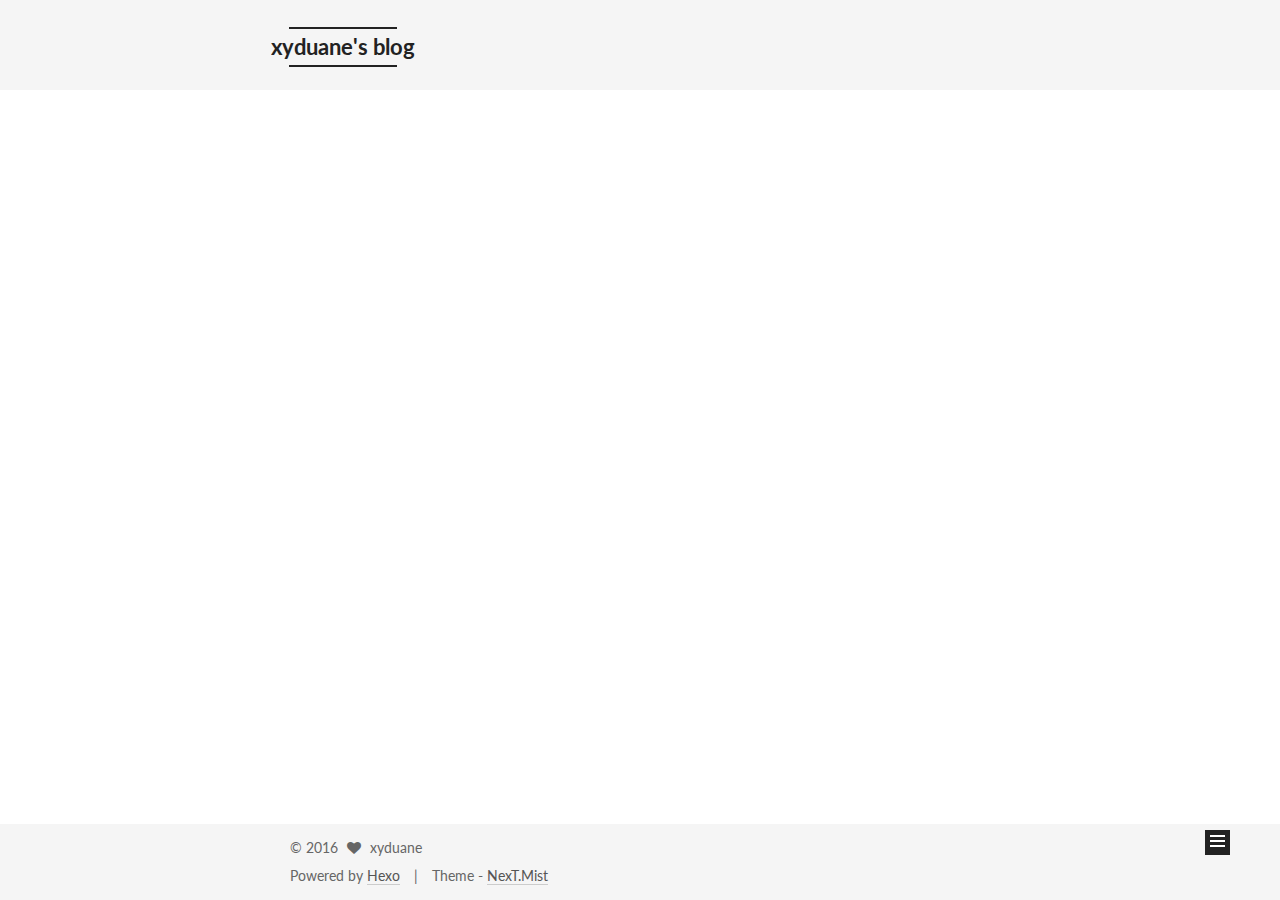
==== commit e853721d: "Site updated: 2016-11-18 08:30:17" ====
--- a/index.html
+++ b/index.html
@@ -5,7 +5,7 @@
   
 
 
-<html class="theme-next pisces use-motion" lang="zh-CN">
+<html class="theme-next mist use-motion" lang="zh-CN">
 <head>
   <meta charset="UTF-8"/>
 <meta http-equiv="X-UA-Compatible" content="IE=edge" />
@@ -100,7 +100,7 @@
   var NexT = window.NexT || {};
   var CONFIG = {
     root: '/',
-    scheme: 'Pisces',
+    scheme: 'Mist',
     sidebar: {"position":"left","display":"post"},
     fancybox: true,
     motion: true,
@@ -186,7 +186,7 @@
             
               <i class="menu-item-icon fa fa-fw fa-home"></i> <br />
             
-            Startseite
+            Home
           </a>
         </li>
       
@@ -196,7 +196,7 @@
             
               <i class="menu-item-icon fa fa-fw fa-archive"></i> <br />
             
-            Archiv
+            Archives
           </a>
         </li>
       
@@ -278,7 +278,7 @@
               <span class="post-meta-item-icon">
                 <i class="fa fa-calendar-o"></i>
               </span>
-              <span class="post-meta-item-text">Veröffentlicht am</span>
+              <span class="post-meta-item-text">Posted on</span>
               <time title="Post created" itemprop="dateCreated datePublished" datetime="2016-11-17T16:20:18+08:00">
                 2016-11-17
               </time>
@@ -389,7 +389,7 @@
           <div class="site-state-item site-state-posts">
             <a href="/archives">
               <span class="site-state-item-count">1</span>
-              <span class="site-state-item-name">Artikel</span>
+              <span class="site-state-item-name">posts</span>
             </a>
           </div>
 
@@ -440,13 +440,13 @@
 
 
 <div class="powered-by">
-  Erstellt mit  <a class="theme-link" href="https://hexo.io">Hexo</a>
+  Powered by <a class="theme-link" href="https://hexo.io">Hexo</a>
 </div>
 
 <div class="theme-info">
   Theme -
   <a class="theme-link" href="https://github.com/iissnan/hexo-theme-next">
-    NexT.Pisces
+    NexT.Mist
   </a>
 </div>
 
@@ -513,13 +513,6 @@
   
   
 
-
-  <script type="text/javascript" src="/js/src/affix.js?v=5.1.0"></script>
-
-  <script type="text/javascript" src="/js/src/schemes/pisces.js?v=5.1.0"></script>
-
-
-
   
 
   
--- a/css/main.css
+++ b/css/main.css
@@ -226,51 +226,51 @@
   margin: 20px 0 15px;
 }
 h1 {
+  font-size: 24px;
+}
+@media (max-width: 767px) {
+  h1 {
+    font-size: 20px;
+  }
+}
+h2 {
   font-size: 22px;
 }
 @media (max-width: 767px) {
-  h1 {
+  h2 {
     font-size: 18px;
   }
 }
-h2 {
+h3 {
   font-size: 20px;
 }
 @media (max-width: 767px) {
-  h2 {
+  h3 {
     font-size: 16px;
   }
 }
-h3 {
+h4 {
   font-size: 18px;
 }
 @media (max-width: 767px) {
-  h3 {
+  h4 {
     font-size: 14px;
   }
 }
-h4 {
+h5 {
   font-size: 16px;
 }
 @media (max-width: 767px) {
-  h4 {
+  h5 {
     font-size: 12px;
   }
 }
-h5 {
+h6 {
   font-size: 14px;
 }
 @media (max-width: 767px) {
-  h5 {
+  h6 {
     font-size: 10px;
-  }
-}
-h6 {
-  font-size: 12px;
-}
-@media (max-width: 767px) {
-  h6 {
-    font-size: 8px;
   }
 }
 p {
@@ -837,7 +837,7 @@
   font-size: 14px;
   color: #fff;
   background: #222;
-  border: 2px solid #555;
+  border: 2px solid #222;
   text-decoration: none;
   border-radius: 0;
   transition-property: background-color;
@@ -848,8 +848,8 @@
 .btn:hover,
 .post-more-link .btn:hover {
   border-color: #222;
-  color: #fff;
-  background: #222;
+  color: #222;
+  background: #fff;
 }
 .btn-bar {
   display: block;
@@ -954,7 +954,7 @@
   width: 25px;
   background: #222;
   font-size: 12px;
-  opacity: 0.6;
+  opacity: 1;
   color: #fff;
   cursor: pointer;
   text-align: center;
@@ -975,7 +975,7 @@
   }
 }
 .back-to-top.back-to-top-on {
-  bottom: 40px;
+  bottom: 19px;
 }
 .header {
   background: #fff;
@@ -989,7 +989,7 @@
 }
 .site-meta {
   margin: 0;
-  text-align: center;
+  text-align: left;
 }
 @media (max-width: 767px) {
   .site-meta {
@@ -1000,12 +1000,12 @@
   position: relative;
   display: inline-block;
   padding: 0 40px;
-  color: #fff;
+  color: #222;
   background: #222;
   border-bottom: none;
 }
 .brand:hover {
-  color: #fff;
+  color: #222;
 }
 .logo {
   display: inline-block;
@@ -1024,7 +1024,7 @@
 .site-subtitle {
   margin-top: 10px;
   font-size: 13px;
-  color: #ddd;
+  color: #999;
 }
 .use-motion .brand {
   opacity: 0;
@@ -1097,8 +1097,7 @@
   transition-timing-function: ease-in-out;
   transition-delay: 0s;
 }
-.menu .menu-item a:hover,
-.menu-item-active a {
+.menu .menu-item a:hover {
   border-bottom-color: #222;
 }
 .menu .menu-item .fa {
@@ -1220,7 +1219,7 @@
 .posts-collapse {
   position: relative;
   z-index: 1010;
-  margin-left: 55px;
+  margin-left: 0;
 }
 .posts-collapse::after {
   content: " ";
@@ -1427,8 +1426,8 @@
 .post-more-link .btn {
   color: #555;
   font-size: 14px;
-  background: #fff;
-  border-radius: 2px;
+  background: transparent;
+  border-radius: 0;
   line-height: 2;
 }
 .posts-expand .post-tags {
@@ -1598,20 +1597,20 @@
   display: block;
   margin: 0 auto;
   padding: 2px;
-  max-width: 120px;
+  max-width: 96px;
   height: auto;
-  border: 1px solid #eee;
+  border: 2px solid #333;
 }
 .site-author-name {
-  margin: 0;
+  margin: 5px 0 0;
   text-align: center;
-  color: #222;
-  font-weight: 600;
+  color: #f5f5f5;
+  font-weight: normal;
 }
 .site-description {
-  margin-top: 0;
+  margin-top: 5px;
   text-align: center;
-  font-size: 13px;
+  font-size: 14px;
   color: #999;
 }
 .site-state {
@@ -1623,7 +1622,7 @@
 .site-state-item {
   display: inline-block;
   padding: 0 15px;
-  border-left: 1px solid #eee;
+  border-left: 1px solid #333;
 }
 .site-state-item:first-child {
   border-left: none;
@@ -1636,11 +1635,11 @@
   text-align: center;
   color: inherit;
   font-weight: 600;
-  font-size: 16px;
+  font-size: 18px;
 }
 .site-state-item-name {
   font-size: 13px;
-  color: #999;
+  color: inherit;
 }
 .feed-link {
   margin-top: 20px;
@@ -1682,7 +1681,7 @@
   width: 4px;
   height: 4px;
   border-radius: 50%;
-  background: #305eaa;
+  background: #cb3082;
 }
 .links-of-blogroll {
   font-size: 13px;
@@ -1711,7 +1710,7 @@
   color: #555;
 }
 .sidebar-nav li:hover {
-  color: #fc6423;
+  color: #f5f5f5;
 }
 .page-post-detail .sidebar-nav-toc {
   padding: 0 5px;
@@ -1720,11 +1719,11 @@
   margin-left: 10px;
 }
 .sidebar-nav .sidebar-nav-active {
-  color: #fc6423;
-  border-bottom-color: #fc6423;
+  color: #87daff;
+  border-bottom-color: #87daff;
 }
 .sidebar-nav .sidebar-nav-active:hover {
-  color: #fc6423;
+  color: #87daff;
 }
 .sidebar-panel {
   display: none;
@@ -1757,12 +1756,12 @@
   transition-timing-function: ease-in-out;
   transition-delay: 0s;
   transition-property: all;
-  color: #666;
+  color: #999;
+  border-bottom-color: #555;
+}
+.post-toc ol a:hover {
+  color: #ccc;
   border-bottom-color: #ccc;
-}
-.post-toc ol a:hover {
-  color: #000;
-  border-bottom-color: #000;
 }
 .post-toc .nav-item {
   overflow: hidden;
@@ -1783,14 +1782,14 @@
   display: block;
 }
 .post-toc .nav .active > a {
-  color: #fc6423;
-  border-bottom-color: #fc6423;
+  color: #87daff;
+  border-bottom-color: #87daff;
 }
 .post-toc .nav .active-current > a {
-  color: #fc6423;
+  color: #87daff;
 }
 .post-toc .nav .active-current > a:hover {
-  color: #fc6423;
+  color: #87daff;
 }
 .footer {
   font-size: 14px;
@@ -2175,28 +2174,6 @@
   top: 42%;
   color: #ccc;
 }
-.busuanzi-count:before {
-  content: " ";
-  float: left;
-  width: 260px;
-  min-height: 25px;
-}
-@media (min-width: 768px) and (max-width: 991px) {
-  .busuanzi-count {
-    width: auto;
-  }
-  .busuanzi-count:before {
-    display: none;
-  }
-}
-@media (max-width: 767px) {
-  .busuanzi-count {
-    width: auto;
-  }
-  .busuanzi-count:before {
-    display: none;
-  }
-}
 .site-uv,
 .site-pv,
 .page-pv {
@@ -2435,395 +2412,323 @@
   }
 }
 .page-post-detail .sidebar-toggle-line {
-  background: #fc6423;
+  background: #87daff;
 }
 .page-post-detail .comments {
   overflow: hidden;
 }
-body {
-  background: #f5f7f9;
-}
-@media (min-width: 992px) {
-  .full-image.full-image.full-image {
-    max-width: none;
-    width: 118%;
-    margin: 0 -9%;
-  }
+h1,
+h2,
+h3,
+h4,
+h5,
+h6 {
+  margin: 20px 0 10px;
+}
+p {
+  margin: 0 0 25px 0;
+}
+a {
+  border-bottom-color: #ccc;
+}
+hr {
+  margin: 20px 0;
+  height: 2px;
+}
+.main-inner {
+  margin-top: 80px;
 }
 .header {
-  position: relative;
-  margin: 0 auto;
-  width: 960px;
-}
-@media (min-width: 768px) and (max-width: 991px) {
-  .header {
-    width: auto;
-  }
-}
-@media (max-width: 767px) {
-  .header {
-    width: auto;
-  }
+  background: #f5f5f5;
 }
 .header-inner {
-  position: absolute;
-  top: 0;
-  overflow: hidden;
-  padding: 0;
-  width: 240px;
-  background: #fff;
-}
-@media (min-width: 1600px) {
-  .container .header-inner {
-    width: 240px;
-  }
-}
-@media (min-width: 768px) and (max-width: 991px) {
-  .header-inner {
-    position: relative;
-    width: auto;
-  }
-}
-@media (max-width: 767px) {
-  .header-inner {
-    position: relative;
-    width: auto;
-  }
-}
-.main:before,
-.main:after {
+  padding: 25px 0 20px;
+}
+.header-inner:before,
+.header-inner:after {
   content: " ";
   display: table;
 }
-.main:after {
+.header-inner:after {
   clear: both;
 }
-@media (min-width: 768px) and (max-width: 991px) {
-  .main {
-    padding-bottom: 100px;
-  }
-}
-@media (max-width: 767px) {
-  .main {
-    padding-bottom: 100px;
-  }
-}
-.container .main-inner {
-  width: 960px;
-}
-@media (min-width: 768px) and (max-width: 991px) {
+@media (max-width: 767px) {
+  .header-inner {
+    width: auto;
+    margin-bottom: 50px;
+    padding: 10px;
+  }
+}
+.site-meta {
+  float: left;
+  margin-left: -20px;
+  line-height: normal;
+}
+@media (max-width: 767px) {
+  .site-meta {
+    margin-left: 10px;
+  }
+}
+.site-meta .brand {
+  padding: 2px 1px;
+  background: none;
+}
+@media (max-width: 767px) {
+  .site-meta .brand {
+    display: block;
+  }
+}
+.site-meta .logo {
+  display: none;
+}
+.site-meta .site-title {
+  font-size: 22px;
+  font-weight: bolder;
+}
+@media (max-width: 767px) {
+  .site-meta .site-title {
+    line-height: 34px;
+  }
+}
+.logo-line-before,
+.logo-line-after {
+  display: block;
+  overflow: hidden;
+  margin: 0 auto;
+  width: 75%;
+}
+@media (max-width: 767px) {
+  .logo-line-before,
+  .logo-line-after {
+    display: none;
+  }
+}
+.logo-line-before i,
+.logo-line-after i {
+  position: relative;
+  display: block;
+  height: 2px;
+  background: #222;
+}
+@media (max-width: 767px) {
+  .logo-line-before i,
+  .logo-line-after i {
+    height: 3px;
+  }
+}
+.use-motion .logo-line-before i {
+  left: -100%;
+}
+.use-motion .logo-line-after i {
+  right: -100%;
+}
+.site-subtitle {
+  display: none;
+}
+.site-nav-toggle {
+  position: static;
+  float: right;
+}
+.menu {
+  float: right;
+  margin: 8px 0 0 0;
+}
+@media (max-width: 767px) {
+  .menu {
+    margin: 20px 0 0 0;
+    padding: 0;
+  }
+}
+.menu br {
+  display: none;
+}
+.menu .menu-item {
+  margin: 0;
+}
+@media (max-width: 767px) {
+  .menu .menu-item {
+    display: block;
+  }
+}
+.menu .menu-item a {
+  padding: 0 10px;
+  background: none;
+  border: none;
+  border-radius: 2px;
+  transition-property: background;
+}
+@media (max-width: 767px) {
+  .menu .menu-item a {
+    text-align: left;
+  }
+}
+.menu .menu-item a:hover {
+  background: #e1e1e1;
+}
+.menu a::before {
+  display: none;
+}
+@media (max-width: 767px) {
+  .menu a::before {
+    display: block;
+  }
+}
+@media (max-width: 767px) {
+  .menu {
+    float: none;
+  }
+}
+.site-search form {
+  display: none;
+}
+.posts-expand {
+  padding-top: 0;
+}
+.posts-expand .post-title,
+.posts-expand .post-meta {
+  text-align: left;
+}
+@media (max-width: 767px) {
+  .posts-expand .post-title,
+  .posts-expand .post-meta {
+    text-align: center;
+  }
+}
+.posts-expand .post-eof {
+  display: none;
+}
+.posts-expand .post {
+  margin-top: 120px;
+}
+.posts-expand .post:first-child {
+  margin-top: 0;
+}
+.posts-expand .post-meta {
+  margin-top: 5px;
+  margin-bottom: 20px;
+}
+.posts-expand .post-title {
+  position: relative;
+  font-size: 26px;
+  font-weight: 400;
+}
+@media (max-width: 767px) {
+  .posts-expand .post-title {
+    font-size: 20px;
+  }
+}
+@media (min-width: 1600px) {
+  .posts-expand .post-title {
+    font-size: 26px;
+  }
+}
+.posts-expand .post-title:hover:before {
+  background: #222;
+}
+.posts-expand .post-body img {
+  margin: 0;
+}
+.posts-expand .post-tags {
+  text-align: left;
+}
+.posts-expand .post-tags a {
+  padding: 1px 5px;
+  background: #f5f5f5;
+  border-bottom: none;
+}
+.posts-expand .post-tags a:hover {
+  background: #ccc;
+}
+.posts-expand .post-nav {
+  margin-top: 40px;
+}
+.post-more-link {
+  margin-top: 20px;
+  text-align: left;
+}
+.post-more-link a {
+  padding: 0;
+  font-size: 14px;
+  color: #666;
+  background: none;
+  border: none;
+  border-bottom: 2px solid #666;
+  transition-property: border;
+}
+@media (max-width: 767px) {
+  .post-more-link a {
+    font-size: 12px;
+  }
+}
+@media (min-width: 1600px) {
+  .post-more-link a {
+    font-size: 16px;
+  }
+}
+.post-more-link a:hover {
+  border-bottom-color: #222;
+}
+.links-of-blogroll-inline .links-of-blogroll-item {
+  display: inline-block;
+}
+.btn {
+  padding: 0 10px;
+  border-width: 2px;
+  border-radius: 0;
+}
+.headband {
+  display: none;
+}
+.site-search {
+  position: relative;
+  float: right;
+  margin-top: 5px;
+  padding-top: 3px;
+}
+@media (max-width: 767px) {
+  .site-search {
+    float: none;
+    padding: 0 10px;
+  }
+}
+@media (max-width: 767px) {
   .container .main-inner {
     width: auto;
   }
 }
-@media (max-width: 767px) {
-  .container .main-inner {
-    width: auto;
-  }
-}
-.content-wrap {
-  float: right;
-  box-sizing: border-box;
-  padding: 40px;
-  width: 700px;
-  background: #fff;
-  min-height: 700px;
-}
-@media (min-width: 768px) and (max-width: 991px) {
-  .content-wrap {
-    width: 100%;
-    padding: 20px;
-  }
-}
-@media (max-width: 767px) {
-  .content-wrap {
-    width: 100%;
-    padding: 20px;
-    min-height: auto;
-  }
-}
-.sidebar {
-  position: static;
-  float: left;
-  margin-top: 300px;
-  width: 240px;
-  background: #fff;
-  box-shadow: none;
-}
-@media (min-width: 768px) and (max-width: 991px) {
-  .sidebar {
-    display: none;
-  }
-}
-@media (max-width: 767px) {
-  .sidebar {
-    display: none;
-  }
-}
-.sidebar-toggle {
+.page-post-detail .post-title,
+.page-post-detail .post-meta {
+  text-align: center;
+}
+.page-post-detail .post-title:before {
   display: none;
 }
+.page-post-detail .post-meta {
+  margin-bottom: 60px;
+}
+.pagination {
+  margin: 120px 0 0;
+  text-align: left;
+}
+@media (max-width: 767px) {
+  .pagination {
+    margin: 80px 10px 0;
+    text-align: center;
+  }
+}
+.footer {
+  margin-top: 80px;
+  padding: 10px 0;
+  background: #f5f5f5;
+  color: #666;
+}
 .footer-inner {
-  width: 960px;
-}
-.footer-inner:before {
-  content: " ";
-  float: left;
-  width: 260px;
-  min-height: 50px;
-}
-@media (min-width: 768px) and (max-width: 991px) {
+  margin: 0 auto;
+  text-align: left;
+}
+@media (max-width: 767px) {
   .footer-inner {
     width: auto;
-  }
-  .footer-inner:before {
-    display: none;
-  }
-}
-@media (max-width: 767px) {
-  .footer-inner {
-    width: auto;
-  }
-  .footer-inner:before {
-    display: none;
-  }
-}
-.sidebar-position-right .header-inner {
-  right: 0;
-}
-.sidebar-position-right .content-wrap {
-  float: left;
-}
-.sidebar-position-right .sidebar {
-  float: right;
-}
-.sidebar-position-right .footer-inner:before {
-  float: right;
-}
-.site-meta {
-  padding: 20px 0;
-  color: #fff;
-  background: #222;
-}
-@media (min-width: 768px) and (max-width: 991px) {
-  .site-meta {
-    box-shadow: 0 0 16px rgba(0,0,0,0.5);
-  }
-}
-@media (max-width: 767px) {
-  .site-meta {
-    box-shadow: 0 0 16px rgba(0,0,0,0.5);
-  }
-}
-.brand {
-  display: block;
-  padding: 0;
-  background: none;
-}
-.brand:hover {
-  color: #fff;
-}
-.site-subtitle {
-  margin: 0;
-}
-.site-search form {
-  display: none;
-}
-.site-nav {
-  border-top: none;
-}
-@media (min-width: 768px) and (max-width: 991px) {
-  .site-nav {
-    display: none !important;
-  }
-}
-@media (min-width: 768px) and (max-width: 991px) {
-  .site-nav-on {
-    display: block !important;
-  }
-}
-.menu .menu-item {
-  display: block;
-  margin: 0;
-  list-style: none;
-}
-.menu .menu-item a {
-  position: relative;
-  box-sizing: border-box;
-  padding: 5px 20px;
-  text-align: left;
-  line-height: inherit;
-  transition-property: background-color;
-  transition-duration: 0.2s;
-  transition-timing-function: ease-in-out;
-  transition-delay: 0s;
-}
-.menu .menu-item a:hover,
-.menu-item-active a {
-  background: #f9f9f9;
-  border-bottom-color: #fff;
-}
-.menu .menu-item br {
-  display: none;
-}
-.menu-item-active a:after {
-  content: " ";
-  position: absolute;
-  top: 50%;
-  margin-top: -3px;
-  right: 15px;
-  width: 6px;
-  height: 6px;
-  border-radius: 50%;
-  background-color: #bbb;
-}
-.btn-bar {
-  background-color: #fff;
-}
-.site-nav-toggle {
-  top: 20px;
-  left: 20px;
-}
-@media (min-width: 768px) and (max-width: 991px) {
-  .site-nav-toggle {
-    display: block;
-  }
-}
-.use-motion .sidebar .motion-element {
-  opacity: 1;
-}
-.sidebar {
-  display: none;
-  right: auto;
-  bottom: auto;
-  -webkit-transform: none;
-}
-.sidebar-inner {
-  box-sizing: border-box;
-  width: 240px;
-  color: #555;
-  background: #fff;
-}
-.sidebar-inner.affix {
-  position: fixed;
-  top: 0;
-}
-.site-overview {
-  margin: 0 2px;
-  text-align: left;
-}
-.site-author:before,
-.site-author:after {
-  content: " ";
-  display: table;
-}
-.site-author:after {
-  clear: both;
-}
-.sidebar a {
-  color: #555;
-}
-.sidebar a:hover {
-  color: #222;
-}
-.links-of-author-item a:before {
-  display: none;
-}
-.links-of-author-item a {
-  border-bottom: none;
-  text-decoration: underline;
-}
-.feed-link {
-  border-top: 1px dotted #ccc;
-  border-bottom: 1px dotted #ccc;
-  text-align: center;
-}
-.feed-link a {
-  display: block;
-  color: #fc6423;
-  border: none;
-}
-.feed-link a:hover {
-  background: none;
-  color: #e34603;
-}
-.feed-link a:hover i {
-  color: #e34603;
-}
-.links-of-author:before,
-.links-of-author:after {
-  content: " ";
-  display: table;
-}
-.links-of-author:after {
-  clear: both;
-}
-.links-of-author-item {
-  float: left;
-  margin: 5px 0 0;
-  width: 50%;
-}
-.links-of-author-item a {
-  box-sizing: border-box;
-  display: inline-block;
-  margin-right: 0;
-  margin-bottom: 0;
-  padding: 0 5px;
-  overflow: hidden;
-  white-space: nowrap;
-  text-overflow: ellipsis;
-}
-.links-of-author-item a {
-  display: block;
-  text-decoration: none;
-}
-.links-of-author-item a:hover {
-  border-radius: 4px;
-  background: #eee;
-}
-.links-of-author-item .fa {
-  margin-right: 2px;
-  font-size: 16px;
-}
-.links-of-author-item .fa-globe {
-  font-size: 15px;
-}
-.links-of-blogroll {
-  margin-top: 20px;
-  padding: 3px 0 0;
-  border-top: 1px dotted #ccc;
-}
-.links-of-blogroll-title {
-  margin-top: 0;
-}
-.links-of-blogroll-item {
-  padding: 0;
-}
-.links-of-blogroll-inline:before,
-.links-of-blogroll-inline:after {
-  content: " ";
-  display: table;
-}
-.links-of-blogroll-inline:after {
-  clear: both;
-}
-.links-of-blogroll-inline .links-of-blogroll-item {
-  float: left;
-  margin: 5px 0 0;
-  width: 50%;
-}
-.links-of-blogroll-inline .links-of-blogroll-item a {
-  box-sizing: border-box;
-  display: inline-block;
-  margin-right: 0;
-  margin-bottom: 0;
-  padding: 0 5px;
-  overflow: hidden;
-  white-space: nowrap;
-  text-overflow: ellipsis;
-}
-@media (max-width: 767px) {
-  .post-body {
-    text-align: justify;
-  }
-}
+    text-align: center;
+  }
+}
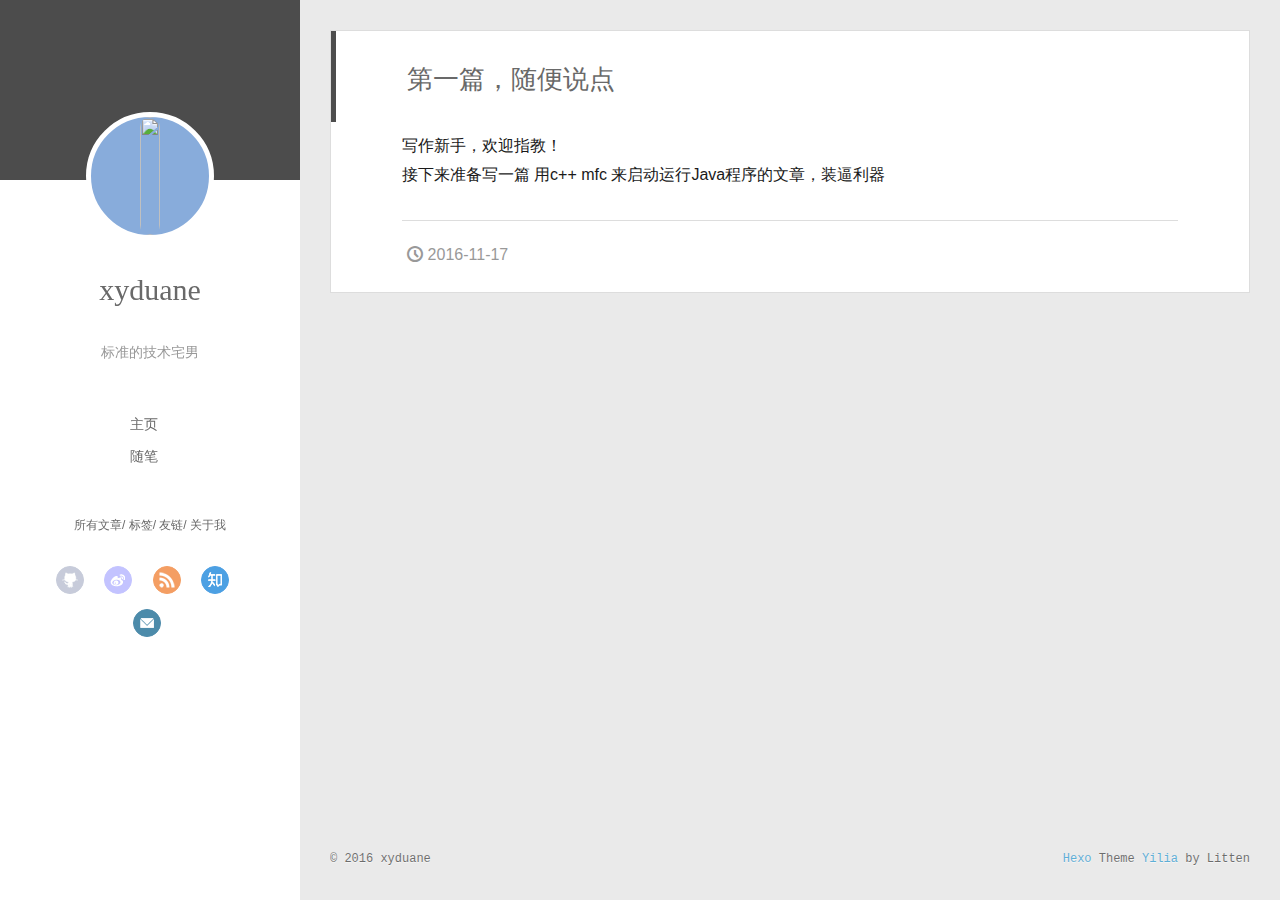
==== commit b80a6961: "Site updated: 2016-11-18 09:02:47" ====
--- a/index.html
+++ b/index.html
@@ -1,90 +1,14 @@
-<!doctype html>
-
-
-
-  
-
-
-<html class="theme-next mist use-motion" lang="zh-CN">
+<!DOCTYPE html>
+<html>
 <head>
-  <meta charset="UTF-8"/>
-<meta http-equiv="X-UA-Compatible" content="IE=edge" />
-<meta name="viewport" content="width=device-width, initial-scale=1, maximum-scale=1"/>
-
-
-
-<meta http-equiv="Cache-Control" content="no-transform" />
-<meta http-equiv="Cache-Control" content="no-siteapp" />
-
-
-
-
-
-
-
-
-
-
-
-
-  
-  
-  <link href="/lib/fancybox/source/jquery.fancybox.css?v=2.1.5" rel="stylesheet" type="text/css" />
-
-
-
-
-  
-  
-  
-  
-
-  
-    
-    
-  
-
-  
-
-  
-
-  
-
-  
-
-  
-    
-    
-    <link href="//fonts.googleapis.com/css?family=Lato:300,300italic,400,400italic,700,700italic&subset=latin,latin-ext" rel="stylesheet" type="text/css">
-  
-
-
-
-
-
-
-<link href="/lib/font-awesome/css/font-awesome.min.css?v=4.6.2" rel="stylesheet" type="text/css" />
-
-<link href="/css/main.css?v=5.1.0" rel="stylesheet" type="text/css" />
-
-
-  <meta name="keywords" content="Hexo, NexT" />
-
-
-
-
-
-
-
-
-  <link rel="shortcut icon" type="image/x-icon" href="/favicon.ico?v=5.1.0" />
-
-
-
-
-
-
-<meta name="description" content="xyduane">
+  <meta charset="utf-8">
+  
+  <meta name="renderer" content="webkit">
+  <meta http-equiv="X-UA-Compatible" content="IE=edge" >
+  <link rel="dns-prefetch" href="http://xyduane.github.io">
+  <title>xyduane&#39;s blog</title>
+  <meta name="viewport" content="width=device-width, initial-scale=1, maximum-scale=1">
+  <meta name="description" content="xyduane">
 <meta property="og:type" content="website">
 <meta property="og:title" content="xyduane's blog">
 <meta property="og:url" content="http://xyduane.github.io/index.html">
@@ -93,460 +17,348 @@
 <meta name="twitter:card" content="summary">
 <meta name="twitter:title" content="xyduane's blog">
 <meta name="twitter:description" content="xyduane">
-
-
-
-<script type="text/javascript" id="hexo.configurations">
-  var NexT = window.NexT || {};
-  var CONFIG = {
-    root: '/',
-    scheme: 'Mist',
-    sidebar: {"position":"left","display":"post"},
-    fancybox: true,
-    motion: true,
-    duoshuo: {
-      userId: '0',
-      author: 'Author'
-    },
-    algolia: {
-      applicationID: '',
-      apiKey: '',
-      indexName: '',
-      hits: {"per_page":10},
-      labels: {"input_placeholder":"Search for Posts","hits_empty":"We didn't find any results for the search: ${query}","hits_stats":"${hits} results found in ${time} ms"}
-    }
-  };
+  
+    <link rel="alternative" href="/atom.xml" title="xyduane&#39;s blog" type="application/atom+xml">
+  
+  
+    <link rel="icon" href="/favicon.png">
+  
+  <link rel="stylesheet" href="/main.css">
+  
+
+</head>
+
+<body>
+  <div id="container">
+    <div class="left-col">
+      <div class="overlay"></div>
+<div class="intrude-less">
+	<header id="header" class="inner">
+		<a href="/" class="profilepic">
+			
+			<img src="null" class="js-avatar show">
+			
+		</a>
+
+		<hgroup>
+		  <h1 class="header-author"><a href="/">xyduane</a></h1>
+		</hgroup>
+
+		
+		<p class="header-subtitle">标准的技术宅男</p>
+		
+
+		<nav class="header-menu">
+			<ul>
+			
+				<li><a href="/">主页</a></li>
+	        
+				<li><a href="/tags/随笔">随笔</a></li>
+	        
+			</ul>
+		</nav>
+		<nav class="header-smart-menu">
+	        
+    		
+    			
+    			<a class="js-smart-menu" data-idx="0" href="javascript:void(0)">所有文章</a>
+    			
+    			
+            
+    			
+    			<a class="js-smart-menu" data-idx="1" href="javascript:void(0)">标签</a>
+    			
+    			
+            
+    			
+    			<a class="js-smart-menu" data-idx="2" href="javascript:void(0)">友链</a>
+    			
+    			
+            
+    			
+    			<a class="js-smart-menu" data-idx="3" href="javascript:void(0)">关于我</a>
+    			
+    			
+            
+		</nav>
+		<nav class="header-nav">
+			<div class="social">
+				
+					<a class="github" target="_blank" href="#" title="github">github</a>
+		        
+					<a class="weibo" target="_blank" href="#" title="weibo">weibo</a>
+		        
+					<a class="rss" target="_blank" href="#" title="rss">rss</a>
+		        
+					<a class="zhihu" target="_blank" href="#" title="zhihu">zhihu</a>
+		        
+					<a class="mail" target="_blank" href="/xyduane@qq.com" title="mail">mail</a>
+		        
+			</div>
+		</nav>
+	</header>		
+</div>
+
+    </div>
+    <div class="mid-col">
+      <nav id="mobile-nav">
+  	<div class="overlay">
+  		<div class="slider-trigger"><i class="icon-list"></i></div>
+  		<h1 class="header-author js-mobile-header hide">xyduane</h1>
+  	</div>
+	<div class="intrude-less">
+		<header id="header" class="inner">
+			<div class="profilepic">
+				
+					<img src="null" class="js-avatar">
+				
+			</div>
+			<hgroup>
+			  <h1 class="header-author">xyduane</h1>
+			</hgroup>
+			
+			<p class="header-subtitle">标准的技术宅男</p>
+			
+			<nav class="header-menu">
+				<ul>
+				
+					<li><a href="/">主页</a></li>
+		        
+					<li><a href="/tags/随笔">随笔</a></li>
+		        
+				</ul>
+			</nav>
+			<nav class="header-nav">
+				<div class="social">
+					
+						<a class="github" target="_blank" href="#" title="github">github</a>
+			        
+						<a class="weibo" target="_blank" href="#" title="weibo">weibo</a>
+			        
+						<a class="rss" target="_blank" href="#" title="rss">rss</a>
+			        
+						<a class="zhihu" target="_blank" href="#" title="zhihu">zhihu</a>
+			        
+						<a class="mail" target="_blank" href="/xyduane@qq.com" title="mail">mail</a>
+			        
+				</div>
+			</nav>
+		</header>				
+	</div>
+</nav>
+
+      <div class="body-wrap">
+        
+  
+    <article id="post-newstart" class="article article-type-post" itemscope itemprop="blogPost">
+  <div class="article-inner">
+    
+      <input type="hidden" class="isFancy" />
+    
+    
+      <header class="article-header">
+        
+  
+    <h1 itemprop="name">
+      <a class="article-title" href="/2016/11/17/newstart/">第一篇，随便说点</a>
+    </h1>
+  
+
+      </header>
+    
+    <div class="article-entry" itemprop="articleBody">
+      
+        <p>   写作新手，欢迎指教！<br>   接下来准备写一篇 用c++ mfc 来启动运行Java程序的文章，装逼利器</p>
+
+      
+    </div>
+    <div class="article-info article-info-index">
+      
+      <a href="/2016/11/17/newstart/" class="archive-article-date">
+  	<time datetime="2016-11-17T08:20:18.000Z" itemprop="datePublished"><i class="icon-clock"></i>2016-11-17</time>
+</a>
+      
+      
+
+      <div class="clearfix"></div>
+    </div>
+  </div>
+</article>
+
+
+
+
+
+
+
+
+
+
+  
+  
+
+
+      </div>
+      <footer id="footer">
+  <div class="outer">
+    <div id="footer-info">
+    	<div class="footer-left">
+    		&copy; 2016 xyduane
+    	</div>
+      	<div class="footer-right">
+      		<a href="http://hexo.io/" target="_blank">Hexo</a>  Theme <a href="https://github.com/litten/hexo-theme-yilia" target="_blank">Yilia</a> by Litten
+      	</div>
+    </div>
+  </div>
+</footer>
+    </div>
+    <script>
+	var yiliaConfig = {
+		fancybox: true,
+		mathjax: false,
+		animate: true,
+		isHome: true,
+		isPost: false,
+		isArchive: false,
+		isTag: false,
+		isCategory: false,
+		open_in_new: false,
+		root: "/",
+		innerArchive: true
+	}
 </script>
 
-
-
-  <link rel="canonical" href="http://xyduane.github.io/"/>
-
-
-
-
-
-  <title> xyduane's blog </title>
-</head>
-
-<body itemscope itemtype="http://schema.org/WebPage" lang="zh-CN">
-
-  
-
-
-
-
-
-
-
-
-
-
-  
-  
-    
-  
-
-  <div class="container one-collumn sidebar-position-left 
-   page-home 
- ">
-    <div class="headband"></div>
-
-    <header id="header" class="header" itemscope itemtype="http://schema.org/WPHeader">
-      <div class="header-inner"><div class="site-meta ">
-  
-
-  <div class="custom-logo-site-title">
-    <a href="/"  class="brand" rel="start">
-      <span class="logo-line-before"><i></i></span>
-      <span class="site-title">xyduane's blog</span>
-      <span class="logo-line-after"><i></i></span>
-    </a>
+<script src="/./main.js"></script>
+
+
+    
+<div class="tools-col">
+  <ul class="btn-wrap">
+    
+      <li class="chose" data-hook="tools-section-all"><span class="text">全部</span><i class="icon-book"></i></li>
+    
+    
+      <li data-hook="tools-section-tag"><span class="text">标签</span><i class="icon-price-tags"></i></li>
+    
+    
+      <li data-hook="tools-section-friends"><span class="text">友链</span><i class="icon-link"></i></li>
+    
+    
+      <li data-hook="tools-section-me"><span class="text">我</span><i class="icon-smile"></i></li>
+    
+  </ul>
+  <div class="tools-wrap">
+    
+    	<section class="tools-section tools-section-all chose">
+    	</section>
+    
+
+    
+    	<section class="tools-section tools-section-tag">
+    			<div class="widget tagcloud" id="js-tagcloud">
+    				
+    			</div>
+    	</section>
+    
+
+    
+    	<section class="tools-section tools-section-friends">
+  		
+  			<div class="friends-wrap" id="js-friends">
+  			
+  	          <a target="_blank" class="main-nav-link switch-friends-link" href="http://localhost:4000/">友情链接1</a>
+  	        
+  	          <a target="_blank" class="main-nav-link switch-friends-link" href="http://localhost:4000/">友情链接2</a>
+  	        
+  	          <a target="_blank" class="main-nav-link switch-friends-link" href="http://localhost:4000/">友情链接3</a>
+  	        
+  	          <a target="_blank" class="main-nav-link switch-friends-link" href="http://localhost:4000/">友情链接4</a>
+  	        
+  	          <a target="_blank" class="main-nav-link switch-friends-link" href="http://localhost:4000/">友情链接5</a>
+  	        
+  	          <a target="_blank" class="main-nav-link switch-friends-link" href="http://localhost:4000/">友情链接6</a>
+  	        
+  	        </div>
+  		
+    	</section>
+    
+
+    
+    	<section class="tools-section tools-section-me">
+  	  	
+  	  		<div class="aboutme-wrap" id="js-aboutme">很惭愧&lt;br&gt;&lt;br&gt;只做了一点微小的工作&lt;br&gt;谢谢大家</div>
+  	  	
+    	</section>
+    
   </div>
-  <p class="site-subtitle">标准的技术宅男</p>
+  
 </div>
-
-<div class="site-nav-toggle">
-  <button>
-    <span class="btn-bar"></span>
-    <span class="btn-bar"></span>
-    <span class="btn-bar"></span>
-  </button>
+    <!-- Root element of PhotoSwipe. Must have class pswp. -->
+<div class="pswp" tabindex="-1" role="dialog" aria-hidden="true">
+
+    <!-- Background of PhotoSwipe. 
+         It's a separate element as animating opacity is faster than rgba(). -->
+    <div class="pswp__bg"></div>
+
+    <!-- Slides wrapper with overflow:hidden. -->
+    <div class="pswp__scroll-wrap">
+
+        <!-- Container that holds slides. 
+            PhotoSwipe keeps only 3 of them in the DOM to save memory.
+            Don't modify these 3 pswp__item elements, data is added later on. -->
+        <div class="pswp__container">
+            <div class="pswp__item"></div>
+            <div class="pswp__item"></div>
+            <div class="pswp__item"></div>
+        </div>
+
+        <!-- Default (PhotoSwipeUI_Default) interface on top of sliding area. Can be changed. -->
+        <div class="pswp__ui pswp__ui--hidden">
+
+            <div class="pswp__top-bar">
+
+                <!--  Controls are self-explanatory. Order can be changed. -->
+
+                <div class="pswp__counter"></div>
+
+                <button class="pswp__button pswp__button--close" title="Close (Esc)"></button>
+
+                <button class="pswp__button pswp__button--share" style="display:none" title="Share"></button>
+
+                <button class="pswp__button pswp__button--fs" title="Toggle fullscreen"></button>
+
+                <button class="pswp__button pswp__button--zoom" title="Zoom in/out"></button>
+
+                <!-- Preloader demo http://codepen.io/dimsemenov/pen/yyBWoR -->
+                <!-- element will get class pswp__preloader--active when preloader is running -->
+                <div class="pswp__preloader">
+                    <div class="pswp__preloader__icn">
+                      <div class="pswp__preloader__cut">
+                        <div class="pswp__preloader__donut"></div>
+                      </div>
+                    </div>
+                </div>
+            </div>
+
+            <div class="pswp__share-modal pswp__share-modal--hidden pswp__single-tap">
+                <div class="pswp__share-tooltip"></div> 
+            </div>
+
+            <button class="pswp__button pswp__button--arrow--left" title="Previous (arrow left)">
+            </button>
+
+            <button class="pswp__button pswp__button--arrow--right" title="Next (arrow right)">
+            </button>
+
+            <div class="pswp__caption">
+                <div class="pswp__caption__center"></div>
+            </div>
+
+        </div>
+
+    </div>
+
 </div>
-
-<nav class="site-nav">
-  
-
-  
-    <ul id="menu" class="menu">
-      
-        
-        <li class="menu-item menu-item-home">
-          <a href="/" rel="section">
-            
-              <i class="menu-item-icon fa fa-fw fa-home"></i> <br />
-            
-            Home
-          </a>
-        </li>
-      
-        
-        <li class="menu-item menu-item-archives">
-          <a href="/archives" rel="section">
-            
-              <i class="menu-item-icon fa fa-fw fa-archive"></i> <br />
-            
-            Archives
-          </a>
-        </li>
-      
-        
-        <li class="menu-item menu-item-tags">
-          <a href="/tags" rel="section">
-            
-              <i class="menu-item-icon fa fa-fw fa-tags"></i> <br />
-            
-            Tags
-          </a>
-        </li>
-      
-
-      
-    </ul>
-  
-
-  
-</nav>
-
-
-
- </div>
-    </header>
-
-    <main id="main" class="main">
-      <div class="main-inner">
-        <div class="content-wrap">
-          <div id="content" class="content">
-            
-  <section id="posts" class="posts-expand">
-    
-      
-
-  
-
-  
-  
-  
-
-  <article class="post post-type-normal " itemscope itemtype="http://schema.org/Article">
-  <link itemprop="mainEntityOfPage" href="http://xyduane.github.io/2016/11/17/newstart/">
-
-  <span style="display:none" itemprop="author" itemscope itemtype="http://schema.org/Person">
-    <meta itemprop="name" content="xyduane">
-    <meta itemprop="description" content="">
-    <meta itemprop="image" content="/images/avatar.gif">
-  </span>
-
-  <span style="display:none" itemprop="publisher" itemscope itemtype="http://schema.org/Organization">
-    <meta itemprop="name" content="xyduane's blog">
-    <span style="display:none" itemprop="logo" itemscope itemtype="http://schema.org/ImageObject">
-      <img style="display:none;" itemprop="url image" alt="xyduane's blog" src="">
-    </span>
-  </span>
-
-    
-      <header class="post-header">
-
-        
-        
-          <h1 class="post-title" itemprop="name headline">
-            
-            
-              
-                
-                <a class="post-title-link" href="/2016/11/17/newstart/" itemprop="url">
-                  第一篇，随便说点
-                </a>
-              
-            
-          </h1>
-        
-
-        <div class="post-meta">
-          <span class="post-time">
-            
-              <span class="post-meta-item-icon">
-                <i class="fa fa-calendar-o"></i>
-              </span>
-              <span class="post-meta-item-text">Posted on</span>
-              <time title="Post created" itemprop="dateCreated datePublished" datetime="2016-11-17T16:20:18+08:00">
-                2016-11-17
-              </time>
-            
-
-            
-
-            
-          </span>
-
-          
-
-          
-            
-          
-
-          
-
-          
-          
-
-          
-
-          
-
-        </div>
-      </header>
-    
-
-
-    <div class="post-body" itemprop="articleBody">
-
-      
-      
-
-      
-        
-          
-            <p>   写作新手，欢迎指教！<br>   接下来准备写一篇 用c++ mfc 来启动运行Java程序的文章，装逼利器</p>
-
-          
-        
-      
-    </div>
-
-    <div>
-      
-    </div>
-
-    <div>
-      
-    </div>
-
-
-    <footer class="post-footer">
-      
-
-      
-
-      
-      
-        <div class="post-eof"></div>
-      
-    </footer>
-  </article>
-
-
-    
-  </section>
-
-  
-
-
-          </div>
-          
-
-
-          
-
-        </div>
-        
-          
-  
-  <div class="sidebar-toggle">
-    <div class="sidebar-toggle-line-wrap">
-      <span class="sidebar-toggle-line sidebar-toggle-line-first"></span>
-      <span class="sidebar-toggle-line sidebar-toggle-line-middle"></span>
-      <span class="sidebar-toggle-line sidebar-toggle-line-last"></span>
-    </div>
   </div>
-
-  <aside id="sidebar" class="sidebar">
-    <div class="sidebar-inner">
-
-      
-
-      
-
-      <section class="site-overview sidebar-panel sidebar-panel-active">
-        <div class="site-author motion-element" itemprop="author" itemscope itemtype="http://schema.org/Person">
-          <img class="site-author-image" itemprop="image"
-               src="/images/avatar.gif"
-               alt="xyduane" />
-          <p class="site-author-name" itemprop="name">xyduane</p>
-          <p class="site-description motion-element" itemprop="description">xyduane</p>
-        </div>
-        <nav class="site-state motion-element">
-          <div class="site-state-item site-state-posts">
-            <a href="/archives">
-              <span class="site-state-item-count">1</span>
-              <span class="site-state-item-name">posts</span>
-            </a>
-          </div>
-
-          
-
-          
-
-        </nav>
-
-        
-
-        <div class="links-of-author motion-element">
-          
-        </div>
-
-        
-        
-
-        
-        
-
-        
-
-
-      </section>
-
-      
-
-    </div>
-  </aside>
-
-
-        
-      </div>
-    </main>
-
-    <footer id="footer" class="footer">
-      <div class="footer-inner">
-        <div class="copyright" >
-  
-  &copy; 
-  <span itemprop="copyrightYear">2016</span>
-  <span class="with-love">
-    <i class="fa fa-heart"></i>
-  </span>
-  <span class="author" itemprop="copyrightHolder">xyduane</span>
-</div>
-
-
-<div class="powered-by">
-  Powered by <a class="theme-link" href="https://hexo.io">Hexo</a>
-</div>
-
-<div class="theme-info">
-  Theme -
-  <a class="theme-link" href="https://github.com/iissnan/hexo-theme-next">
-    NexT.Mist
-  </a>
-</div>
-
-
-        
-
-        
-      </div>
-    </footer>
-
-    <div class="back-to-top">
-      <i class="fa fa-arrow-up"></i>
-    </div>
-  </div>
-
-  
-
-<script type="text/javascript">
-  if (Object.prototype.toString.call(window.Promise) !== '[object Function]') {
-    window.Promise = null;
-  }
-</script>
-
-
-
-
-
-
-
-
-
-  
-
-
-
-  
-  <script type="text/javascript" src="/lib/jquery/index.js?v=2.1.3"></script>
-
-  
-  <script type="text/javascript" src="/lib/fastclick/lib/fastclick.min.js?v=1.0.6"></script>
-
-  
-  <script type="text/javascript" src="/lib/jquery_lazyload/jquery.lazyload.js?v=1.9.7"></script>
-
-  
-  <script type="text/javascript" src="/lib/velocity/velocity.min.js?v=1.2.1"></script>
-
-  
-  <script type="text/javascript" src="/lib/velocity/velocity.ui.min.js?v=1.2.1"></script>
-
-  
-  <script type="text/javascript" src="/lib/fancybox/source/jquery.fancybox.pack.js?v=2.1.5"></script>
-
-
-  
-
-
-  <script type="text/javascript" src="/js/src/utils.js?v=5.1.0"></script>
-
-  <script type="text/javascript" src="/js/src/motion.js?v=5.1.0"></script>
-
-
-
-  
-  
-
-  
-
-  
-
-
-  <script type="text/javascript" src="/js/src/bootstrap.js?v=5.1.0"></script>
-
-
-
-  
-
-
-
-  
-
-
-
-
-	
-
-
-
-
-  
-  
-
-  
-
-  
-
-  
-
-  
-
-
 </body>
-</html>
+</html>--- a/main.css
+++ b/main.css
@@ -0,0 +1 @@
+.clearfix:after,.clearfix:before{content:"";display:table}.clearfix:after{clear:both}body.archive-inner .archive-article-inner h1{overflow:hidden;white-space:nowrap;text-overflow:ellipsis}.tools-col,body.archive-inner{box-shadow:inset 0 0 32px 9px #4d4d4d}.mid-col,.tools-col,.tools-col .btn-wrap,.tools-col .btn-wrap li,.tools-col .btn-wrap li .text{-webkit-transition:all .2s ease-in;transition:all .2s ease-in;-ms-transition:all .2s ease-in}.tools-col,body.archive-inner,body.archive-inner #container,body.archive-inner .mid-col{background:url([data-uri]) repeat #5d5d5d}html{-ms-text-size-adjust:100%;-webkit-text-size-adjust:100%;-webkit-tap-highlight-color:transparent;height:100%}body{margin:0;font-size:14px;font-family:Helvetica Neue,Helvetica,STHeiTi,Arial,sans-serif;line-height:1.5;color:#333;background-color:#fff;min-height:100%}article,aside,details,figcaption,figure,footer,header,hgroup,main,menu,nav,section,summary{display:block}audio,canvas,progress,video{display:inline-block}audio:not([controls]){display:none;height:0}progress{vertical-align:baseline}[hidden],template{display:none}a{background:transparent;text-decoration:none;color:#08c}a:active{outline:0}abbr[title]{border-bottom:1px dotted}b,strong{font-weight:700}dfn{font-style:italic}mark{background:#ff0;color:#000}small{font-size:80%}sub,sup{font-size:75%;line-height:0;position:relative;vertical-align:baseline}sup{top:-.5em}sub{bottom:-.25em}img{border:0;vertical-align:middle;max-width:100%}svg:not(:root){overflow:hidden}pre{overflow:auto;white-space:pre;white-space:pre-wrap;word-wrap:break-word}code,kbd,pre,samp{font-family:monospace,monospace;font-size:1em}button,input,optgroup,select,textarea{color:inherit;font:inherit;margin:0;vertical-align:middle}button,input,select{overflow:visible}button,select{text-transform:none}button,html input[type=button],input[type=reset],input[type=submit]{-webkit-appearance:button;cursor:pointer}[disabled]{cursor:default}button::-moz-focus-inner,input::-moz-focus-inner{border:0;padding:0}input{line-height:normal}input[type=checkbox],input[type=radio]{box-sizing:border-box;padding:0}input[type=number]::-webkit-inner-spin-button,input[type=number]::-webkit-outer-spin-button{height:auto}input[type=search]{-webkit-appearance:textfield;box-sizing:border-box}input[type=search]::-webkit-search-cancel-button,input[type=search]::-webkit-search-decoration{-webkit-appearance:none}fieldset{border:1px solid silver;margin:0 2px;padding:.35em .625em .75em}legend{border:0;padding:0}textarea{overflow:auto;resize:vertical;vertical-align:top}optgroup{font-weight:700}button,input,select,textarea{outline:0}input,textarea{-webkit-user-modify:read-write-plaintext-only}input::-ms-clear,input::-ms-reveal{display:none}input::-moz-placeholder,textarea::-moz-placeholder{color:#999}input:-ms-input-placeholder,textarea:-ms-input-placeholder{color:#999}input::-webkit-input-placeholder,textarea::-webkit-input-placeholder{color:#999}.placeholder{color:#999}table{border-collapse:collapse;border-spacing:0}td,th{padding:0}blockquote,figure,form,h1,h2,h3,h4,h5,h6,p{margin:0}dd,dl,li,ol,ul{margin:0;padding:0}ol,ul{list-style:none outside none}h1,h2,h3{line-height:2;font-weight:400}h1{font-size:18px}h2{font-size:16px}h3{font-size:14px}i{font-style:normal}*{box-sizing:border-box}@font-face{font-family:icomoon;src:url(/fonts/icomoon.eot);src:url(/fonts/icomoon.eot#iefix) format("embedded-opentype"),url(/fonts/icomoon.ttf) format("truetype"),url(/fonts/icomoon.woff) format("woff"),url(/fonts/icomoon.svg#icomoon) format("svg");font-weight:400;font-style:normal}[class*=" icon-"],[class^=icon-]{font-family:icomoon!important;speak:none;font-style:normal;font-weight:400;font-variant:normal;text-transform:none;line-height:1;-webkit-font-smoothing:antialiased;-moz-osx-font-smoothing:grayscale}.icon-home:before{content:"\E900"}.icon-newspaper:before{content:"\E904"}.icon-pencil:before{content:"\E905"}.icon-image:before{content:"\E90D"}.icon-camera:before{content:"\E90F"}.icon-headphones:before{content:"\E910"}.icon-film:before{content:"\E913"}.icon-pacman:before{content:"\E916"}.icon-book:before{content:"\E91F"}.icon-file-text:before{content:"\E922"}.icon-price-tags:before{content:"\E936"}.icon-clock:before{content:"\E94E"}.icon-alarm:before{content:"\E950"}.icon-display:before{content:"\E956"}.icon-mobile:before{content:"\E958"}.icon-undo2:before{content:"\E967"}.icon-bubble2:before{content:"\E96E"}.icon-user:before{content:"\E971"}.icon-quotes-left:before{content:"\E977"}.icon-hour-glass:before{content:"\E979"}.icon-enlarge:before{content:"\E989"}.icon-shrink:before{content:"\E98A"}.icon-bug:before{content:"\E999"}.icon-trophy:before{content:"\E99E"}.icon-leaf:before{content:"\E9A4"}.icon-rocket:before{content:"\E9A5"}.icon-fire:before{content:"\E9A9"}.icon-target:before{content:"\E9B3"}.icon-list:before{content:"\E9BA"}.icon-link:before{content:"\E9CB"}.icon-star-empty:before{content:"\E9D7"}.icon-heart:before{content:"\E9DA"}.icon-smile:before{content:"\E9E1"}.icon-grin:before{content:"\E9E9"}.icon-cool:before{content:"\E9EB"}.icon-angry:before{content:"\E9ED"}.icon-hipster:before{content:"\E9F9"}.icon-wondering:before{content:"\E9FB"}.icon-cancel-circle:before{content:"\EA0D"}.icon-cross:before{content:"\EA0F"}.icon-checkmark:before{content:"\EA10"}.icon-shuffle:before{content:"\EA30"}.icon-circle-right:before{content:"\EA42"}.icon-circle-left:before{content:"\EA44"}.icon-share2:before{content:"\EA82"}.icon-mail:before{content:"\EA83"}.icon-facebook2:before{content:"\EA91"}.icon-twitter:before{content:"\EA96"}.icon-sina-weibo:before{content:"\EA9A"}.icon-rss2:before{content:"\EA9C"}.icon-flickr2:before{content:"\EAA4"}.icon-dribbble:before{content:"\EAA7"}.icon-github:before{content:"\EAB0"}body,button,input,select,textarea{color:#1a1a1a;font-family:lucida grande,lucida sans unicode,lucida,helvetica,Hiragino Sans GB,Microsoft YaHei,WenQuanYi Micro Hei,sans-serif;font-size:16px;font-size:1rem;line-height:1.75}body{overflow-y:hidden}#container,body,html{height:100%;overflow-x:hidden;overflow-y:auto}#container{position:relative;min-height:100%}.body-wrap{margin-bottom:80px}.mid-col{position:absolute;right:0;min-height:100%;background:#eaeaea;left:300px;width:auto}.mid-col.show{-webkit-transform:translate3d(300px,0,0);transform:translate3d(300px,0,0);-ms-transform:translate3d(300px,0,0)}#mobile-nav{display:none}#mobile-nav .overlay{height:110px;position:absolute;width:100%;background:#4d4d4d}#mobile-nav .overlay.fixed{position:fixed;height:42px;z-index:99}#mobile-nav #header{padding:10px 0 0}#mobile-nav #header .profilepic{display:block;position:relative;z-index:100}#mobile-nav #header .header-menu{height:auto;margin:10px}#mobile-nav #header .header-menu ul{text-align:center;cursor:default}#mobile-nav #header .header-menu li{display:inline-block;margin:3px}.left-col{background:#fff;width:300px;position:fixed;opacity:1;-webkit-transition:all .2s ease-in;transition:all .2s ease-in;height:100%;z-index:999}.left-col .overlay{width:100%;height:180px;background-color:#000;position:absolute;opacity:.7}.left-col .intrude-less{width:76%;text-align:center;margin:112px auto 0}.left-col #header{width:100%;height:300px;position:relative;border-bottom:1px solid color-border}.left-col #header a{color:#696969}.left-col #header a:hover{color:#b0a0aa}.left-col #header .header-subtitle{text-align:center;color:#999;font-size:14px;line-height:25px;overflow:hidden;text-overflow:ellipsis;display:-webkit-box;-webkit-line-clamp:2;-webkit-box-orient:vertical}.left-col #header .header-menu{font-weight:300;line-height:31px;cursor:pointer;text-transform:uppercase;float:none;min-height:150px;margin-left:-12px;text-align:center;display:-webkit-box;-webkit-box-orient:horizontal;-webkit-box-pack:center;-webkit-box-align:center}.left-col #header .header-menu li{cursor:default}.left-col #header .header-menu li a{font-size:14px;min-width:300px}.left-col #header .header-smart-menu{font-size:12px;margin-bottom:20px}.left-col #header .header-smart-menu a:after{content:'/'}.left-col #header .header-smart-menu a:last-child:after{content:''}.left-col #header .profilepic{display:block;border:5px solid #fff;border-radius:300px;width:128px;height:128px;margin:0 auto;position:relative;overflow:hidden;background:#88acdb;-webkit-transition:all .2s ease-in;display:-webkit-box;-webkit-box-orient:horizontal;-webkit-box-pack:center;-webkit-box-align:center;text-align:center}.left-col #header .profilepic img{border-radius:300px;opacity:1;-webkit-transition:all .2s ease-in}.left-col #header .profilepic img.show{width:100%;height:100%;opacity:1}.left-col #header .header-author{text-align:center;margin:.67em 0;font-family:Roboto,serif;font-size:30px;-webkit-transition:.3s;transition:.3s}::-webkit-scrollbar{width:10px;height:10px}::-webkit-scrollbar-button{width:0;height:0}::-webkit-scrollbar-button:end:decrement,::-webkit-scrollbar-button:start:increment{display:none}::-webkit-scrollbar-corner{display:block}::-webkit-scrollbar-thumb{border-radius:8px;background-color:rgba(0,0,0,.2)}::-webkit-scrollbar-thumb:hover{border-radius:8px;background-color:rgba(0,0,0,.5)}::-webkit-scrollbar-thumb,::-webkit-scrollbar-track{border-right:1px solid transparent;border-left:1px solid transparent}::-webkit-scrollbar-track:hover{background-color:rgba(0,0,0,.15)}::-webkit-scrollbar-button:start{width:10px;height:10px;background:url([data-uri]) no-repeat 0 0}::-webkit-scrollbar-button:start:hover{background:url([data-uri]) no-repeat -15px 0}::-webkit-scrollbar-button:start:active{background:url([data-uri]) no-repeat -30px 0}::-webkit-scrollbar-button:end{width:10px;height:10px;background:url([data-uri]) no-repeat 0 -18px}::-webkit-scrollbar-button:end:hover{background:url([data-uri]) no-repeat -15px -18px}::-webkit-scrollbar-button:end:active{background:url([data-uri]) no-repeat -30px -18px}.article-entry .highlight,.article-entry pre{background:#272822;margin:10px 0;padding:10px;overflow:auto;color:#fff;font-size:.9em;line-height:22.400000000000002px}.article-entry .gist .gist-file .gist-data .line-numbers,.article-entry .highlight .gutter pre,.article-entry .highlight .gutter pre .line{color:#666}.article-entry code,.article-entry pre{font-family:Source Code Pro,Consolas,Monaco,Menlo,monospace}.article-entry code{background:#eee;padding:0 .3em;border:none}.article-entry pre code{background:none;text-shadow:none;padding:0;color:#fff}.article-entry .highlight{border-radius:4px}.article-entry .highlight pre{border:none;margin:0;padding:0}.article-entry .highlight table{margin:0;width:auto}.article-entry .highlight td{border:none;padding:0}.article-entry .highlight figcaption{color:highlight-comment;line-height:1em;margin-bottom:1em}.article-entry .highlight figcaption:after,.article-entry .highlight figcaption:before{content:"";display:table}.article-entry .highlight figcaption:after{clear:both}.article-entry .highlight figcaption a{float:right}.article-entry .highlight .gutter pre{text-align:right;padding-right:20px}.article-entry .highlight .gutter pre .line{text-shadow:none}.article-entry .highlight .line{color:#fff}.article-entry .gist{margin:0 -20px;border-style:solid;border-color:#ddd;border-width:1px 0;background:#272822;padding:15px 20px 15px 0}.article-entry .gist .gist-file{border:none;font-family:Source Code Pro,Consolas,Monaco,Menlo,monospace;margin:0}.article-entry .gist .gist-file .gist-data{background:none;border:none}.article-entry .gist .gist-file .gist-data .line-numbers{background:none;border:none;padding:0 20px 0 0}.article-entry .gist .gist-file .gist-data .line-data{padding:0!important}.article-entry .gist .gist-file .highlight{margin:0;padding:0;border:none}.article-entry .gist .gist-file .gist-meta{background:#272822;color:highlight-comment;font:.85em Helvetica Neue,Helvetica,Arial,sans-serif;text-shadow:0 0;padding:0;margin-top:1em;margin-left:20px}.article-entry .gist .gist-file .gist-meta a{color:#258fb8;font-weight:400}.article-entry .gist .gist-file .gist-meta a:hover{text-decoration:underline}pre .comment{color:#75715e}pre .class .params,pre .function .keyword,pre .keyword{color:#66d9ef}pre .css .value,pre .doctype,pre .function,pre .params,pre .tag{color:#fff}pre .at_rule,pre .at_rule .keyword,pre .css~* .tag,pre .preprocessor,pre .preprocessor .keyword,pre .title{color:#f92672}pre .attribute,pre .built_in,pre .class,pre .css~* .class,pre .function .title{color:#a6e22e}pre .string,pre .value{color:#e6db74}pre .number{color:#7163d7}pre .css~* .id,pre .id{color:#fd971f}#header .tagcloud a{color:#fff}.tagcloud a{display:inline-block;text-decoration:none;font-weight:400;font-size:10px;color:#fff;height:18px;line-height:18px;float:left;padding:0 5px 0 10px;position:relative;border-radius:0 5px 5px 0;margin:5px 9px 5px 8px;font-family:Menlo,Monaco,Andale Mono,lucida console,Courier New,monospace}.tagcloud a:hover{opacity:.8}.tagcloud a:before{content:" ";width:0;height:0;position:absolute;top:0;left:-18px;border:9px solid transparent}.tagcloud a:after{content:" ";width:4px;height:4px;background-color:#fff;border-radius:4px;box-shadow:0 0 0 1px rgba(0,0,0,.3);position:absolute;top:7px;left:2px}.tagcloud a.color1{background:#ff945c}.tagcloud a.color1:before{border-right-color:#ff945c}.tagcloud a.color2{background:#f5c7b7}.tagcloud a.color2:before{border-right-color:#f5c7b7}.tagcloud a.color3{background:#ba8f6c}.tagcloud a.color3:before{border-right-color:#ba8f6c}.tagcloud a.color4{background:#cfb7c4}.tagcloud a.color4:before{border-right-color:#cfb7c4}.tagcloud a.color5{background:#7b5d5f}.tagcloud a.color5:before{border-right-color:#7b5d5f}.article-tag,.article-tag-list .article-tag-list-item,.article-tag .article-tag-list{float:left}.article-tag .icon-price-tags{color:#999;float:left;margin-right:10px;margin-top:6px}.article-category{float:left}.article-category .icon-file-text{color:#999;float:left;margin-right:10px;margin-top:9px}.article-pop-out{float:left}.article-pop-out:before{color:#999;content:"\F08D";font:16px FontAwesome;float:left;margin-right:10px;margin-top:9px}.article-pop-out:after{content:"";margin-right:20px;margin-top:9px;float:left}.archive-article-date{float:left;color:#999;margin-right:20px}.archive-article-date .icon-clock{float:left;margin:5px}.glass{background-color:rgba(54,70,93,.9);z-index:998;-webkit-transition:opacity .15s;transition:opacity .15s;width:100%;height:100%;display:none}.glass,.tagcloud-ctn{left:0;opacity:1;bottom:0;position:fixed;right:0;top:0}.tagcloud-ctn{z-index:90120;background-size:100% 100%}.tagcloud-ctn .tagcloud-global{position:fixed;top:50%;left:50%;margin-top:-115px;margin-left:-315px;width:630px}.tagcloud-ctn .tagcloud-global a{width:80px;height:80px;border-radius:50%;background:#f2992e;color:#fff;display:block;float:left;line-height:80px;text-align:center}.tagcloud-ctn .tagcloud-global .tab-post-types .tab-post-type:nth-child(1) .post-type-icon{background:#f2992e}.tagcloud-ctn .tagcloud-global .tab-post-types .tab-post-type:nth-child(2) .post-type-icon{background:#56bc8a}.tagcloud-ctn .tagcloud-global .tab-post-types .tab-post-type:nth-child(3) .post-type-icon{background:#4aa8d8}.tagcloud-ctn .tagcloud-global .tab-post-types .tab-post-type:nth-child(4) .post-type-icon{background:#a77dc2}.tagcloud-ctn .tagcloud-global .tab-post-types .tab-post-type:nth-child(5) .post-type-icon{background:#dd765d}.header-nav{width:100%;position:absolute;-webkit-transition:-webkit-transform .3s ease-in;transition:-webkit-transform .3s ease-in;transition:transform .3s ease-in;transition:transform .3s ease-in,-webkit-transform .3s ease-in}.header-nav .social{margin-right:15px;margin-top:10px;text-align:center}.header-nav .social a{border-radius:50%;display:-moz-inline-stack;display:inline-block;vertical-align:middle;*vertical-align:auto;zoom:1;*display:inline;text-indent:-9999px;margin:0 8px 15px;opacity:.7;width:28px;height:28px;-webkit-transition:.3s;transition:.3s}.header-nav .social a:hover{opacity:1}.header-nav .social a:last-of-type{margin-right:0}.header-nav .social a.weibo{background:url([data-uri]) 50% no-repeat #aaf;border:1px solid #aaf}.header-nav .social a.weibo:hover{border:1px solid #aaf}.header-nav .social a.rss{background:url([data-uri]) 50% no-repeat #ef7522;border:1px solid #ef7522}.header-nav .social a.rss:hover{border:1px solid #cf5d0f}.header-nav .social a.github{background:url([data-uri]) 50% no-repeat #afb6ca;border:1px solid #afb6ca}.header-nav .social a.github:hover{border:1px solid #909ab6}.header-nav .social a.facebook{background:url([data-uri]) 50% no-repeat #3b5998;border:1px solid #3b5998}.header-nav .social a.facebook:hover{border:1px solid #2d4373}.header-nav .social a.google{background:url([data-uri]) 50% no-repeat #c83d20;border:1px solid #c83d20}.header-nav .social a.google:hover{border:1px solid #9c3019}.header-nav .social a.twitter{background:url([data-uri]) 50% no-repeat #55cff8;border:1px solid #55cff8}.header-nav .social a.twitter:hover{border:1px solid #24c1f6}.header-nav .social a.linkedin{background:url([data-uri]) 50% no-repeat #005a87;border:1px solid #005a87}.header-nav .social a.linkedin:hover{border:1px solid #006b98}.header-nav .social a.zhihu{background:url([data-uri]) 50% no-repeat #0078d8;border:1px solid #0078d8}.header-nav .social a.zhihu:hover{border:1px solid #0078d8}.header-nav .social a.douban{background:url([data-uri]) 50% no-repeat #06c611;border:1px solid #06c611}.header-nav .social a.douban:hover{border:1px solid #06c611}.header-nav .social a.mail{background:url([data-uri]) 50% no-repeat #005a87;border:1px solid #005a87}.header-nav .social a.mail:hover{border:1px solid #006b98}#page-nav{text-align:center;margin-top:30px}#page-nav .page-number{width:20px;height:25px;background:#4d4d4d;display:inline-block;color:#fff;line-height:25px;font-size:12px;margin:0 5px 30px;border-radius:2px}#page-nav .page-number:hover{background:#5e5e5e}#page-nav .current{background:#88acdb;cursor:default}#page-nav .current:hover{background:#88acdb}#page-nav .extend{color:#4d4d4d;margin:0 27px;opacity:1}#page-nav .extend:hover{color:#5e5e5e}#page-nav:hover .extend{opacity:1}body.archive-inner .archives-wrap .archive-article-title{font-size:14px}body.archive-inner #footer,body.archive-inner #header,body.archive-inner #mobile-nav,body.archive-inner .archive-year-wrap,body.archive-inner .article-info.info-on-right,body.archive-inner .left-col,body.archive-inner .slider-trigger{display:none}body.archive-inner .archives .archive-article{padding:5px 0;border-bottom:1px solid #717171;border-top:1px solid #5d5d5d}body.archive-inner .archives .archive-article:hover{background:#6b6b6b}body.archive-inner .archives .archive-article-title{color:#e5e5e5}body.archive-inner .archives-wrap{background:none;padding:0;border-bottom:none}body.archive-inner .archive-article-inner .article-meta{float:none;width:100%;height:8px}body.archive-inner .archive-article-inner h1{color:#e5e5e5;margin-top:30px}body.archive-inner .archives-wrap .article-meta .archive-article-date{margin-top:-3px}body.archive-inner #page-nav .extend{display:none}body.archive-inner #page-nav .current,body.archive-inner #page-nav .current:hover{background:#717171}body.archive-inner .archive-article-date .icon-clock{margin:0 8px 0 0}.archives-wrap{position:relative;margin:0 30px;padding-right:60px;border-bottom:1px solid #eee;background:#fff}.archives-wrap:first-child{margin-top:30px}.archives-wrap:last-child{margin-bottom:80px}.archives-wrap .archive-year-wrap{line-height:35px;width:200px;position:absolute;padding-top:15px;font-size:1.8em}.archives-wrap .archive-year-wrap a{color:#666;font-weight:700;padding-left:48px}.archives{position:relative}.archives .article-info{border:none}.archives .archive-article{margin-left:200px;padding:20px 0;border-bottom:1px solid #eee;border-top:1px solid #fff;position:relative}.archives .archive-article:first-child{border-top:none}.archives .archive-article:last-child{border-bottom:none}.archives .archive-article-title{font-size:16px;color:#333;-webkit-transition:color .3s;transition:color .3s}.archives .archive-article-title:hover{color:#657b83}.archives .archive-article-title span{display:block;color:#a8a8a8;font-size:12px;line-height:14px;height:7px;padding-left:2px}.archives .archive-article-title span:before{display:inline-block;content:"\201C";font-family:serif;font-size:30px;float:left;margin:4px 4px 0 -12px;color:#c8c8c8}.archive-article-inner .icon-clock{margin-right:5px}.archive-article-inner .archive-article-header{position:relative;min-height:36px}.archive-article-inner .article-meta{position:relative;float:right;margin-top:-10px;color:#555;background:none;text-align:right;width:auto}.archive-article-inner .article-meta .article-date time{color:#aaa}.archive-article-inner .article-meta .archive-article-date,.archive-article-inner .article-meta .article-tag-list{margin-right:30px;display:-moz-inline-stack;display:inline-block;vertical-align:middle;zoom:1;color:#666;font-size:14px}.archive-article-inner .article-meta .archive-article-date{cursor:default;font-size:12px;margin-bottom:5px;margin-top:-10px;margin-right:0}.archive-article-inner .article-meta .article-category:before{float:left;margin-top:1px;left:15px}.archive-article-inner .article-meta .article-category .article-category-link{width:auto;max-width:83px;padding-left:10px}.archive-article-inner .article-meta .article-tag-list{margin-top:0}.archive-article-inner .article-meta .article-tag-list:before{left:15px}.archive-article-inner .article-meta .article-tag-list .article-tag-list-item{display:inline-block;width:auto;max-width:83px;padding-left:8px;font-size:12px}.tools-col{width:300px;height:100%;position:fixed;left:0;top:0;z-index:998;padding:0}.tools-col.show{-webkit-transform:translate3d(300px,0,0);transform:translate3d(300px,0,0);-ms-transform:translate3d(300px,0,0)}.tools-col.show .btn-wrap{opacity:1}.tools-col iframe{width:100%;height:100%;border:none}.tools-col .tools-section,.tools-col .tools-wrap{height:100%;color:#e5e5e5;width:300px;overflow:hidden}.tools-col .tools-section{display:none}.tools-col .tools-section.chose{display:block}.tools-col .tools-section .tagcloud{padding:15px 0 0 15px}.tools-col .btn-wrap{position:absolute;height:60px;width:100px;right:-100px;opacity:0}.tools-col .btn-wrap li{height:30px;width:40px;line-height:31px;text-align:right;padding-right:5px;background:#56bc8a;color:#eaeaea;border-top-right-radius:100px;border-bottom-right-radius:100px;position:relative;overflow:hidden;cursor:pointer;margin-bottom:10px;border:2px solid #fff;border-left:0}.tools-col .btn-wrap li .text{opacity:0;font-size:12px;float:left;margin-left:-30px}.tools-col .btn-wrap li.chose,.tools-col .btn-wrap li:hover{width:60px}.tools-col .btn-wrap li.chose .text,.tools-col .btn-wrap li:hover .text{opacity:1;margin-left:4px}.tools-col .btn-wrap li:hover{opacity:.85}.tools-col .btn-wrap li:nth-child(1){background:#56bc8a}.tools-col .btn-wrap li:nth-child(2){background:#a77dc2}.tools-col .btn-wrap li:nth-child(3){background:#f2992e}.tools-col .btn-wrap li:nth-child(4){background:#dd765d}.tools-col .btn-wrap li:nth-child(5){background:#4aa8d8}.tools-col .tools-section-friends .friends-wrap{padding:15px}.tools-col .tools-section-friends .switch-friends-link{padding:7px 0 7px 5px;border-bottom:1px solid #717171;border-top:1px solid #5d5d5d;display:block;color:#e5e5e5}.tools-col .tools-section-friends .switch-friends-link:hover{background:#6b6b6b}.tools-col .aboutme-wrap{display:-webkit-box;display:-ms-flexbox;display:flex;-webkit-box-align:center;-ms-flex-align:center;align-items:center;-webkit-box-pack:center;-ms-flex-pack:center;justify-content:center;width:100%;height:100%;text-shadow:1px 1px #424242}@-webkit-keyframes smile{0%{margin-left:-26px}20%{margin-left:-52px}40%{margin-left:-78px}60%{margin-left:-104px}80%{margin-left:-130px}to{margin-left:-26px}}@keyframes smile{0%{margin-left:-26px}20%{margin-left:-52px}40%{margin-left:-78px}60%{margin-left:-104px}80%{margin-left:-130px}to{margin-left:-26px}}.switch-btn{margin-left:74px;margin-top:23px;width:70px}.switch-btn,.switch-btn .wrap{position:relative;text-align:center}.switch-btn .wrap{height:26px;width:26px;line-height:26px;border-radius:100px;overflow:hidden;display:inline-block;cursor:pointer}.switch-btn .wrap .wrap-line{width:1000px;height:100%}.switch-btn .wrap .icon{font-size:26px;color:#5d5d5d;float:left}.body-wrap>article{position:relative}@-webkit-keyframes cd-bounce-1{0%{opacity:0;-webkit-transform:scale(1)}60%{opacity:1;-webkit-transform:scale(1.01)}to{-webkit-transform:scale(1)}}@keyframes cd-bounce-1{0%{opacity:0;-webkit-transform:scale(1);transform:scale(1)}60%{opacity:1;-webkit-transform:scale(1.01);transform:scale(1.01)}to{-webkit-transform:scale(1);transform:scale(1)}}.article{margin:30px;position:relative;border:1px solid #ddd;background:#fff;-webkit-transition:all .2s ease-in;transition:all .2s ease-in}.article img{max-width:100%}.article-inner h1.article-title,.article-title{color:#696969;margin-left:0;font-weight:300;line-height:35px;margin-bottom:20px;font-size:26px;-webkit-transition:color .3s;transition:color .3s}.article-header{border-left:5px solid #4d4d4d;padding:30px 0 15px 25px;padding-left:7.6923%}.article-meta{width:150px;font-size:14;text-align:right;position:absolute;right:0;top:23px;text-align:center;z-index:1}.article-meta time{color:#aaa}.article-meta time .icon-clock{margin-right:8px;font-size:16px}.article-more-link{margin-top:0;text-align:left}.article-more-link a{background:#4d4d4d;color:#fff;font-size:12px;padding:2px 8px 4px;line-height:16px;border-radius:2px;-webkit-transition:background .3s;transition:background .3s}.article-more-link a:hover{background:#3c3c3c}.article-more-link a.hidden{visibility:hidden}.article-info.info-on-right{margin:10px 0 0;float:right}.article-info-index.article-info{padding-top:20px;margin:30px 7.6923% 0;min-height:72px;border-top:1px solid #ddd}.article-info-post.article-info{padding:0;border:none;margin:-30px 0 20px 7.6923%}.article-inner p{margin:0 0 1.75em}.article-inner{border-color:#d1d1d1}.article-inner h1{font-size:28px;font-size:1.75rem;line-height:1.25;margin-top:2em;margin-bottom:1em}.article-inner h2{font-size:23px;font-size:1.4375rem;line-height:1.2173913043;margin-top:2.4347826087em;margin-bottom:1.2173913043em}.article-inner h3{font-size:19px;font-size:1.1875rem;line-height:1.1052631579;margin-top:2.9473684211em;margin-bottom:1.4736842105em}.article-inner h4,.article-inner h5,.article-inner h6{font-size:16px;font-size:1rem;line-height:1.3125;margin-top:3.5em;margin-bottom:1.75em}.article-inner h4{letter-spacing:.140625em;text-transform:uppercase}.article-inner h6{font-style:italic}.article-inner h1,.article-inner h2,.article-inner h3,.article-inner h4,.article-inner h5,.article-inner h6{font-weight:900}.article-inner h1:first-child,.article-inner h2:first-child,.article-inner h3:first-child,.article-inner h4:first-child,.article-inner h5:first-child,.article-inner h6:first-child{margin-top:0}.article-inner h1:first-child{margin-bottom:10px}.article-entry{line-height:1.8em;padding-right:7.6923%;padding-left:7.6923%}.article-entry p{margin-top:10px}.article-entry li code,.article-entry p code{padding:1px 3px;margin:0 3px;background:#ddd;border:1px solid #ccc;font-family:Menlo,Monaco,Andale Mono,lucida console,Courier New,monospace;word-wrap:break-word;font-size:14px}.article-entry blockquote{background:#ddd;border-left:5px solid #ccc;padding:15px 20px;margin-top:10px;border-left:5px solid #657b83;background:#f6f6f6}.article-entry blockquote p{margin-top:0;margin-bottom:0}.article-entry em{font-style:italic}.article-entry ol li:before,.article-entry ul li:before{content:"";width:6px;height:6px;border:1px solid #999;border-radius:10px;background:#aaa;display:inline-block;margin-right:10px;float:left;margin-top:12px}.article-entry ol,.article-entry ul{font-size:14px;margin:10px 0}.article-entry li ol,.article-entry li ul{margin-left:30px}.article-entry li ol li:before,.article-entry li ul li:before{content:"";background:#dedede}.article-entry h1{margin-top:30px}.article-entry h2,.article-entry h3,.article-entry h4,.article-entry h5,.article-entry h6{margin-top:20px;font-weight:700;color:#574c4c;padding-bottom:5px;border-bottom:1px solid #ddd}.article-entry video{max-width:100%}.article-entry strong{font-weight:700}.article-entry .caption{display:block;font-size:.8em;color:#aaa}.article-entry hr{height:0;margin-top:20px;margin-bottom:20px;border-left:0;border-right:0;border-top:1px solid #ddd;border-bottom:1px solid #fff}.article-entry pre{line-height:1.5;margin-top:10px;padding:5px 15px;overflow-x:auto;color:#657b83;border:1px solid #ccc;text-shadow:0 1px #444;font-family:Menlo,Monaco,Andale Mono,lucida console,Courier New,monospace}.article-entry pre code{font-size:14px}.article-entry table{width:100%;border:1px solid #dedede;margin:15px 0;border-collapse:collapse}.article-entry table td,.article-entry table tr{height:35px}.article-entry table thead tr{background:#f8f8f8}.article-entry table tbody tr:hover{background:#efefef}.article-entry table td,.article-entry table th{border:1px solid #dedede;padding:0 10px}.article-entry figure table{border:none;width:auto;margin:0}.article-entry figure table tbody tr:hover{background:none}#article-nav{margin:0 0 30px;padding-bottom:10px}#article-nav .article-nav-link-wrap{margin:0 7.6923%;font-size:14px}#article-nav .article-nav-link-wrap .article-nav-title{display:inline-block;font-size:16px;-webkit-transition:color .3s;transition:color .3s}#article-nav .article-nav-link-wrap:hover .article-nav-title,#article-nav .article-nav-link-wrap:hover i{color:#4d4d4d}#article-nav #article-nav-older{float:right}.duoshuo,.share_jia{padding:0 40px;min-height:20px}.jiathis_txt{float:left;font-size:12px;text-decoration:none;line-height:18px!important}#footer{font-size:12px;font-family:Menlo,Monaco,Andale Mono,lucida console,Courier New,monospace;text-shadow:0 1px #fff;position:absolute;bottom:30px;opacity:.6;width:100%;text-align:center}#footer .outer{padding:0 30px}.footer-left{float:left}.footer-right{float:right}@media screen and (max-width:800px){#container,body,html{height:auto;overflow-x:hidden;overflow-y:auto}.body-wrap{margin-bottom:0}.left-col{display:none}.mid-col{left:0}#header .header-nav,.mid-col{position:relative}.tools-col{display:none}.header-author.fixed{position:fixed;top:-13px;width:100%;color:#ddd}#container .header-author.fixed{position:fixed;top:-29px;width:100%;color:#ddd}.overlay .slider-trigger{position:absolute;z-index:101;bottom:0;left:0;width:42px;height:42px}.overlay .slider-trigger:hover{background:#444}.overlay .slider-trigger .icon-list{color:#ddd;content:"\F00B";font:16px FontAwesome;width:16px;height:16px;margin-left:9px;margin-top:14px;display:block}.article-header{border-left:none;padding:0;border-bottom:1px dotted #ddd}.article-header h1{margin-bottom:10px}.article-info-index.article-info{padding-top:10px;margin:0;border-top:1px solid #ddd}.article-info-post.article-info{margin:0;padding-top:10px;border:none}#viewer-box .viewer-box-l{font-size:14px}.article{padding:10px;margin:10px;font-size:16px;color:#555}.article .article-entry{padding-left:0;padding-right:0;padding-top:10px}.article .article-inner h1.article-title,.article .article-title{font-size:18px;font-weight:300;display:block;margin:0}.article .article-meta{width:auto;height:30px;margin-top:-5px;position:ralative}.article .article-meta .article-date{font-size:12px;border-radius:0;color:#666;background:none;height:auto;padding:0;margin:0;width:100%;text-align:left;margin-left:10px}.article .article-meta .article-date time{width:auto;float:right;margin-right:10px}.article .article-meta .article-tag-list{margin-top:7px;position:absolute;right:10px;top:0}.article .article-meta .article-tag-list:before{float:left;margin-top:1px;left:0}.article .article-meta .article-tag-list .article-tag-list-item{float:left;padding-left:0;width:auto;max-width:83px}.article .article-meta .article-category{margin-top:7px;position:absolute;right:10px;top:-30px}.article .article-meta .article-category:before{float:left;margin-top:1px;left:15px}.article .article-meta .article-category .article-category-link{max-width:83px;width:auto;padding-left:10px}.article .article-nav-link-wrap{margin:5px 0}.article .article-nav-link-wrap strong{float:left;margin-right:5px}.article #article-nav-older{float:none;display:block}.share{padding:3px 10px}#disqus_thread,.duoshuo{padding:0 13px}#mobile-nav{display:block}#article-nav #article-nav-older{float:none}#article-nav .article-nav-link-wrap .article-nav-title{font-size:16px}#page-nav .extend{opacity:1}.instagram .open-ins{left:2px;top:-30px;color:#aaa}.info-on-right{float:none}.archives-wrap{margin:10px 10px 0;padding:10px}.archives-wrap .archive-article-title{font-size:16px}.archives-wrap .archive-year-wrap{position:relative;padding:0}.archives-wrap .archive-year-wrap a{padding:0}.archives-wrap .article-meta .archive-article-date{font-size:12px;margin-right:10px;margin-top:-5px}.archives-wrap .article-meta .article-tag-list-link{font-size:12px}.archives .archive-article{padding:10px 0;margin-left:0}#footer{position:relative;bottom:0}#footer .footer-left{float:none;margin-bottom:10px}#footer .footer-right{float:none}.profilepic{display:block;border:5px solid #fff;border-radius:300px;width:128px;height:128px;margin:0 auto;position:relative;overflow:hidden;background:#88acdb;-webkit-transition:all .2s ease-in;display:-webkit-box;-webkit-box-orient:horizontal;-webkit-box-pack:center;-webkit-box-align:center;text-align:center}.header-author{text-align:center;margin:.67em 0;font-family:Roboto,serif;font-size:30px;-webkit-transition:.3s;transition:.3s}.header-subtitle{text-align:center;color:#999;font-size:14px;line-height:25px;overflow:hidden;text-overflow:ellipsis;display:-webkit-box;-webkit-line-clamp:2;-webkit-box-orient:vertical;padding:0 24px}#viewer{position:fixed;z-index:1000000;top:0;bottom:0;left:0;right:0;overflow:hidden}#viewer-box{width:100%;height:100%;position:relative;color:#ccc;-webkit-transform:translate3d(-100%,0,0);-webkit-transition:-webkit-transform .25s ease-in-out}#viewer-box .viewer-box-l{background:url([data-uri]) repeat #5d5d5d;width:80%;height:100%;float:left}#viewer-box .viewer-box-l a{color:#5ac8ff}#viewer-box .viewer-box-l .viewer-box-wrap{margin:20px 10px 0 20px}#viewer-box .viewer-box-l .viewer-title{line-height:32px;font-weight:700;color:#d6d6d6}#viewer-box .viewer-box-l .viewer-title:before{content:"";width:6px;height:6px;border:1px solid #999;border-radius:10px;background:#aaa;display:inline-block;margin-right:10px}#viewer-box .viewer-box-l .viewer-div{border-bottom:1px dotted #666;padding-bottom:13px;line-height:20px}#viewer-box .viewer-box-l .viewer-div:last-child{border-bottom:none}#viewer-box .viewer-box-l .viewer-div .switch-friends-link{line-height:20px}#viewer-box .viewer-box-l .tagcloud a{color:#fff}#viewer-box .viewer-box-r{background:transparent;width:20%;height:100%;float:right}#viewer-box.anm-swipe{-webkit-transform:translateZ(0)}#viewer-box.anm-swipe .viewer-box-r{background:transparent}.hide{display:none}#viewer-box .viewer-list{margin:0;padding:0;height:100%;overflow:hidden}}/*! PhotoSwipe Default UI CSS by Dmitry Semenov | photoswipe.com | MIT license */.pswp__button{width:44px;height:44px;position:relative;background:none;cursor:pointer;overflow:visible;-webkit-appearance:none;display:block;border:0;padding:0;margin:0;float:right;opacity:.75;-webkit-transition:opacity .2s;transition:opacity .2s;box-shadow:none}.pswp__button:focus,.pswp__button:hover{opacity:1}.pswp__button:active{outline:none;opacity:.9}.pswp__button::-moz-focus-inner{padding:0;border:0}.pswp__ui--over-close .pswp__button--close{opacity:1}.pswp__button,.pswp__button--arrow--left:before,.pswp__button--arrow--right:before{background:url([data-uri]) 0 0 no-repeat;background-size:264px 88px;width:44px;height:44px}@media (-webkit-min-device-pixel-ratio:1.1),(-webkit-min-device-pixel-ratio:1.09375),(min-resolution:1.1dppx),(min-resolution:105dpi){.pswp--svg .pswp__button,.pswp--svg .pswp__button--arrow--left:before,.pswp--svg .pswp__button--arrow--right:before{background-image:url(/fonts/default-skin.svg)}.pswp--svg .pswp__button--arrow--left,.pswp--svg .pswp__button--arrow--right{background:none}}.pswp__button--close{background-position:0 -44px}.pswp__button--share{background-position:-44px -44px}.pswp__button--fs{display:none}.pswp--supports-fs .pswp__button--fs{display:block}.pswp--fs .pswp__button--fs{background-position:-44px 0}.pswp__button--zoom{display:none;background-position:-88px 0}.pswp--zoom-allowed .pswp__button--zoom{display:block}.pswp--zoomed-in .pswp__button--zoom{background-position:-132px 0}.pswp--touch .pswp__button--arrow--left,.pswp--touch .pswp__button--arrow--right{visibility:hidden}.pswp__button--arrow--left,.pswp__button--arrow--right{background:none;top:50%;margin-top:-50px;width:70px;height:100px;position:absolute}.pswp__button--arrow--left{left:0}.pswp__button--arrow--right{right:0}.pswp__button--arrow--left:before,.pswp__button--arrow--right:before{content:'';top:35px;background-color:rgba(0,0,0,.3);height:30px;width:32px;position:absolute}.pswp__button--arrow--left:before{left:6px;background-position:-138px -44px}.pswp__button--arrow--right:before{right:6px;background-position:-94px -44px}.pswp__counter,.pswp__share-modal{-webkit-user-select:none;-moz-user-select:none;-ms-user-select:none;user-select:none}.pswp__share-modal{display:block;background:rgba(0,0,0,.5);width:100%;height:100%;top:0;left:0;padding:10px;position:absolute;z-index:1600;opacity:0;-webkit-transition:opacity .25s ease-out;transition:opacity .25s ease-out;-webkit-backface-visibility:hidden;will-change:opacity}.pswp__share-modal--hidden{display:none}.pswp__share-tooltip{z-index:1620;position:absolute;background:#fff;top:56px;border-radius:2px;display:block;width:auto;right:44px;box-shadow:0 2px 5px rgba(0,0,0,.25);-webkit-transform:translateY(6px);transform:translateY(6px);-webkit-transition:-webkit-transform .25s;transition:-webkit-transform .25s;transition:transform .25s;transition:transform .25s,-webkit-transform .25s;-webkit-backface-visibility:hidden;will-change:transform}.pswp__share-tooltip a{display:block;padding:8px 12px;font-size:14px;line-height:18px}.pswp__share-tooltip a,.pswp__share-tooltip a:hover{color:#000;text-decoration:none}.pswp__share-tooltip a:first-child{border-radius:2px 2px 0 0}.pswp__share-tooltip a:last-child{border-radius:0 0 2px 2px}.pswp__share-modal--fade-in{opacity:1}.pswp__share-modal--fade-in .pswp__share-tooltip{-webkit-transform:translateY(0);transform:translateY(0)}.pswp--touch .pswp__share-tooltip a{padding:16px 12px}a.pswp__share--facebook:before{content:'';display:block;width:0;height:0;position:absolute;top:-12px;right:15px;border:6px solid transparent;border-bottom-color:#fff;-webkit-pointer-events:none;-moz-pointer-events:none;pointer-events:none}a.pswp__share--facebook:hover{background:#3e5c9a;color:#fff}a.pswp__share--facebook:hover:before{border-bottom-color:#3e5c9a}a.pswp__share--twitter:hover{background:#55acee;color:#fff}a.pswp__share--pinterest:hover{background:#ccc;color:#ce272d}a.pswp__share--download:hover{background:#ddd}.pswp__counter{position:absolute;left:0;top:0;height:44px;font-size:13px;line-height:44px;color:#fff;opacity:.75;padding:0 10px}.pswp__caption{position:absolute;left:0;bottom:0;width:100%;min-height:44px}.pswp__caption small{font-size:11px;color:#bbb}.pswp__caption__center{text-align:left;max-width:420px;margin:0 auto;font-size:13px;padding:10px;line-height:20px;color:#ccc}.pswp__caption--empty{display:none}.pswp__caption--fake{visibility:hidden}.pswp__preloader{width:44px;height:44px;position:absolute;top:0;left:50%;margin-left:-22px;opacity:0;-webkit-transition:opacity .25s ease-out;transition:opacity .25s ease-out;will-change:opacity;direction:ltr}.pswp__preloader__icn{width:20px;height:20px;margin:12px}.pswp__preloader--active{opacity:1}.pswp__preloader--active .pswp__preloader__icn{background:url([data-uri]) 0 0 no-repeat}.pswp--css_animation .pswp__preloader--active{opacity:1}.pswp--css_animation .pswp__preloader--active .pswp__preloader__icn{-webkit-animation:clockwise .5s linear infinite;animation:clockwise .5s linear infinite}.pswp--css_animation .pswp__preloader--active .pswp__preloader__donut{-webkit-animation:donut-rotate 1s cubic-bezier(.4,0,.22,1) infinite;animation:donut-rotate 1s cubic-bezier(.4,0,.22,1) infinite}.pswp--css_animation .pswp__preloader__icn{background:none;opacity:.75;width:14px;height:14px;position:absolute;left:15px;top:15px;margin:0}.pswp--css_animation .pswp__preloader__cut{position:relative;width:7px;height:14px;overflow:hidden}.pswp--css_animation .pswp__preloader__donut{box-sizing:border-box;width:14px;height:14px;border:2px solid #fff;border-radius:50%;border-left-color:transparent;border-bottom-color:transparent;position:absolute;top:0;left:0;background:none;margin:0}@media screen and (max-width:1024px){.pswp__preloader{position:relative;left:auto;top:auto;margin:0;float:right}}@-webkit-keyframes clockwise{0%{-webkit-transform:rotate(0deg);transform:rotate(0deg)}to{-webkit-transform:rotate(1turn);transform:rotate(1turn)}}@keyframes clockwise{0%{-webkit-transform:rotate(0deg);transform:rotate(0deg)}to{-webkit-transform:rotate(1turn);transform:rotate(1turn)}}@-webkit-keyframes donut-rotate{0%{-webkit-transform:rotate(0);transform:rotate(0)}50%{-webkit-transform:rotate(-140deg);transform:rotate(-140deg)}to{-webkit-transform:rotate(0);transform:rotate(0)}}@keyframes donut-rotate{0%{-webkit-transform:rotate(0);transform:rotate(0)}50%{-webkit-transform:rotate(-140deg);transform:rotate(-140deg)}to{-webkit-transform:rotate(0);transform:rotate(0)}}.pswp__ui{-webkit-font-smoothing:auto;visibility:visible;opacity:1;z-index:1550}.pswp__top-bar{position:absolute;left:0;top:0;height:44px;width:100%}.pswp--has_mouse .pswp__button--arrow--left,.pswp--has_mouse .pswp__button--arrow--right,.pswp__caption,.pswp__top-bar{-webkit-backface-visibility:hidden;will-change:opacity;-webkit-transition:opacity 333ms cubic-bezier(.4,0,.22,1);transition:opacity 333ms cubic-bezier(.4,0,.22,1)}.pswp--has_mouse .pswp__button--arrow--left,.pswp--has_mouse .pswp__button--arrow--right{visibility:visible}.pswp__caption,.pswp__top-bar{background-color:rgba(0,0,0,.5)}.pswp__ui--fit .pswp__caption,.pswp__ui--fit .pswp__top-bar{background-color:rgba(0,0,0,.3)}.pswp__ui--idle .pswp__button--arrow--left,.pswp__ui--idle .pswp__button--arrow--right,.pswp__ui--idle .pswp__top-bar{opacity:0}.pswp__ui--hidden .pswp__button--arrow--left,.pswp__ui--hidden .pswp__button--arrow--right,.pswp__ui--hidden .pswp__caption,.pswp__ui--hidden .pswp__top-bar{opacity:.001}.pswp__ui--one-slide .pswp__button--arrow--left,.pswp__ui--one-slide .pswp__button--arrow--right,.pswp__ui--one-slide .pswp__counter{display:none}.pswp__element--disabled{display:none!important}.pswp--minimal--dark .pswp__top-bar{background:none}/*! PhotoSwipe main CSS by Dmitry Semenov | photoswipe.com | MIT license */.pswp{display:none;position:absolute;width:100%;height:100%;left:0;top:0;overflow:hidden;-ms-touch-action:none;touch-action:none;z-index:1500;-webkit-text-size-adjust:100%;-webkit-backface-visibility:hidden;outline:none}.pswp *{box-sizing:border-box}.pswp img{max-width:none}.pswp--animate_opacity{opacity:.001;will-change:opacity;-webkit-transition:opacity 333ms cubic-bezier(.4,0,.22,1);transition:opacity 333ms cubic-bezier(.4,0,.22,1)}.pswp--open{display:block}.pswp--zoom-allowed .pswp__img{cursor:zoom-in}.pswp--zoomed-in .pswp__img{cursor:-webkit-grab;cursor:grab}.pswp--dragging .pswp__img{cursor:-webkit-grabbing;cursor:grabbing}.pswp__bg{background:#000;opacity:0;-webkit-transform:translateZ(0);transform:translateZ(0);-webkit-backface-visibility:hidden;will-change:opacity}.pswp__bg,.pswp__scroll-wrap{position:absolute;left:0;top:0;width:100%;height:100%}.pswp__scroll-wrap{overflow:hidden}.pswp__container,.pswp__zoom-wrap{-ms-touch-action:none;touch-action:none;position:absolute;left:0;right:0;top:0;bottom:0}.pswp__container,.pswp__img{-webkit-user-select:none;-moz-user-select:none;-ms-user-select:none;user-select:none;-webkit-tap-highlight-color:transparent;-webkit-touch-callout:none}.pswp__zoom-wrap{position:absolute;width:100%;-webkit-transform-origin:left top;transform-origin:left top;-webkit-transition:-webkit-transform 333ms cubic-bezier(.4,0,.22,1);transition:-webkit-transform 333ms cubic-bezier(.4,0,.22,1);transition:transform 333ms cubic-bezier(.4,0,.22,1);transition:transform 333ms cubic-bezier(.4,0,.22,1),-webkit-transform 333ms cubic-bezier(.4,0,.22,1)}.pswp__bg{will-change:opacity;-webkit-transition:opacity 333ms cubic-bezier(.4,0,.22,1);transition:opacity 333ms cubic-bezier(.4,0,.22,1)}.pswp--animated-in .pswp__bg,.pswp--animated-in .pswp__zoom-wrap{-webkit-transition:none;transition:none}.pswp__container,.pswp__zoom-wrap{-webkit-backface-visibility:hidden}.pswp__item{right:0;bottom:0;overflow:hidden}.pswp__img,.pswp__item{position:absolute;left:0;top:0}.pswp__img{width:auto;height:auto}.pswp__img--placeholder{-webkit-backface-visibility:hidden}.pswp__img--placeholder--blank{background:#222}.pswp--ie .pswp__img{width:100%!important;height:auto!important;left:0;top:0}.pswp__error-msg{position:absolute;left:0;top:50%;width:100%;text-align:center;font-size:14px;line-height:16px;margin-top:-8px;color:#ccc}.pswp__error-msg a{color:#ccc;text-decoration:underline}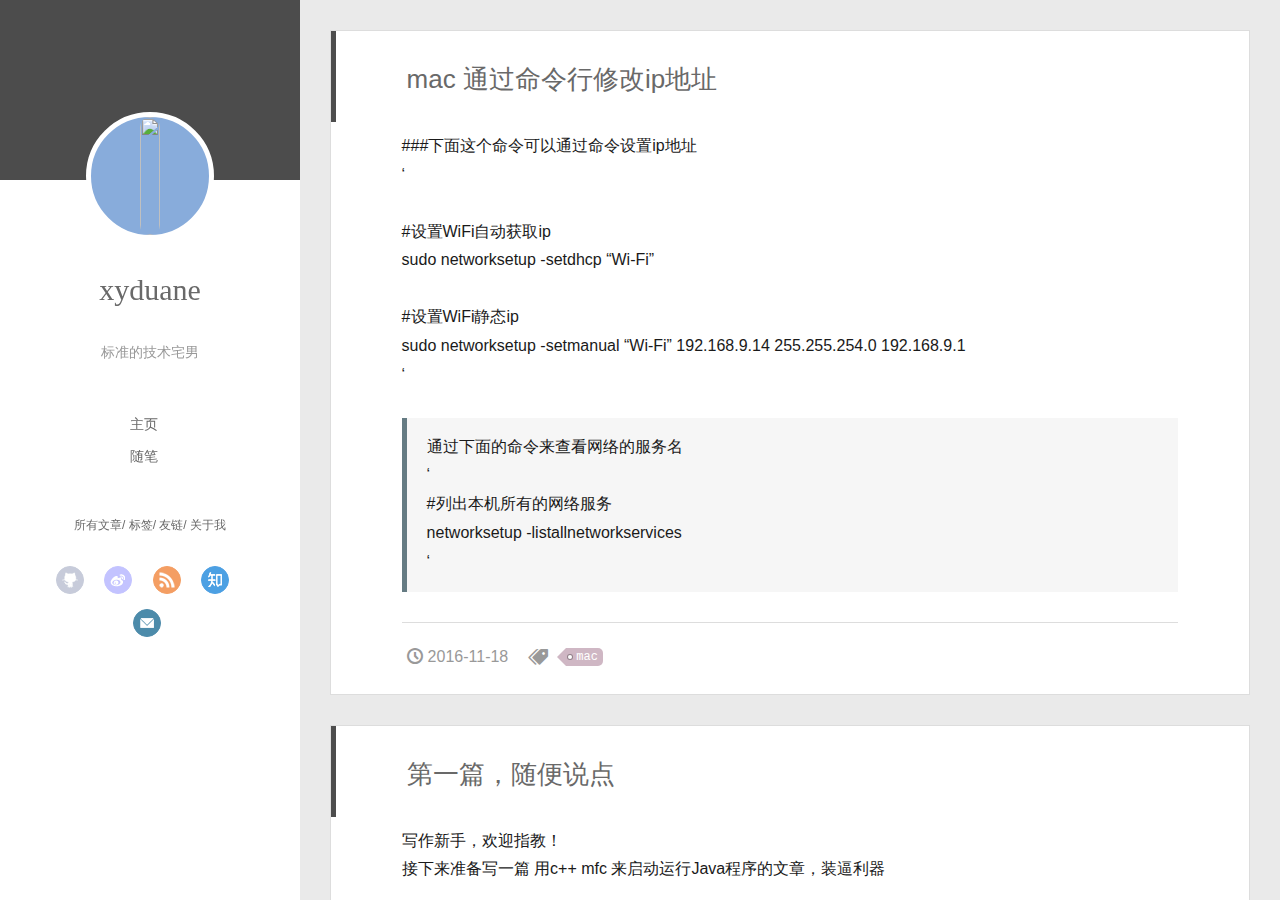
==== commit 261b8971: "Site updated: 2016-11-18 16:38:10" ====
--- a/index.html
+++ b/index.html
@@ -150,6 +150,62 @@
       <div class="body-wrap">
         
   
+    <article id="post-setipinmac" class="article article-type-post" itemscope itemprop="blogPost">
+  <div class="article-inner">
+    
+      <input type="hidden" class="isFancy" />
+    
+    
+      <header class="article-header">
+        
+  
+    <h1 itemprop="name">
+      <a class="article-title" href="/2016/11/18/setipinmac/">mac 通过命令行修改ip地址</a>
+    </h1>
+  
+
+      </header>
+    
+    <div class="article-entry" itemprop="articleBody">
+      
+        <p>###下面这个命令可以通过命令设置ip地址<br>‘</p>
+<p>#设置WiFi自动获取ip<br>sudo networksetup -setdhcp “Wi-Fi”</p>
+<p>#设置WiFi静态ip<br>sudo networksetup -setmanual “Wi-Fi” 192.168.9.14 255.255.254.0 192.168.9.1<br>‘</p>
+<blockquote>
+<p>通过下面的命令来查看网络的服务名<br>‘</p>
+<p>#列出本机所有的网络服务<br>networksetup -listallnetworkservices<br>‘</p>
+</blockquote>
+
+      
+    </div>
+    <div class="article-info article-info-index">
+      
+      <a href="/2016/11/18/setipinmac/" class="archive-article-date">
+  	<time datetime="2016-11-18T08:29:45.000Z" itemprop="datePublished"><i class="icon-clock"></i>2016-11-18</time>
+</a>
+      
+	<div class="article-tag tagcloud">
+		<i class="icon-price-tags"></i>
+		<ul class="article-tag-list"><li class="article-tag-list-item"><a class="article-tag-list-link" href="/tags/mac/">mac</a></li></ul>
+	</div>
+
+      
+
+      <div class="clearfix"></div>
+    </div>
+  </div>
+</article>
+
+
+
+
+
+
+
+
+
+
+  
     <article id="post-newstart" class="article article-type-post" itemscope itemprop="blogPost">
   <div class="article-inner">
     
@@ -256,7 +312,7 @@
     
     	<section class="tools-section tools-section-tag">
     			<div class="widget tagcloud" id="js-tagcloud">
-    				
+    				<a href="/tags/mac/" style="font-size: 10px;">mac</a>
     			</div>
     	</section>
     
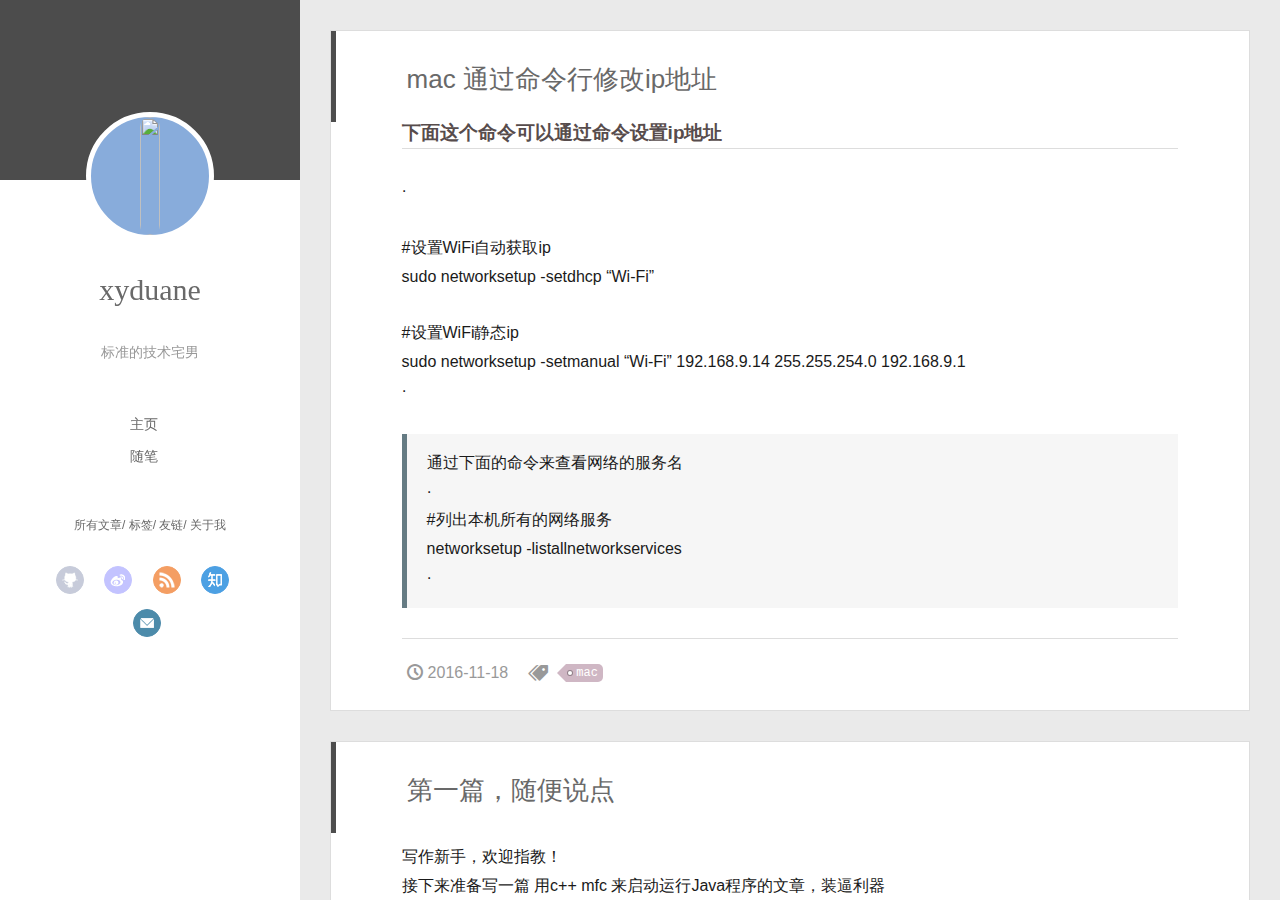
==== commit 18b25b22: "Site updated: 2016-11-18 16:40:44" ====
--- a/index.html
+++ b/index.html
@@ -168,12 +168,12 @@
     
     <div class="article-entry" itemprop="articleBody">
       
-        <p>###下面这个命令可以通过命令设置ip地址<br>‘</p>
+        <h3 id="下面这个命令可以通过命令设置ip地址"><a href="#下面这个命令可以通过命令设置ip地址" class="headerlink" title="下面这个命令可以通过命令设置ip地址"></a>下面这个命令可以通过命令设置ip地址</h3><p>·</p>
 <p>#设置WiFi自动获取ip<br>sudo networksetup -setdhcp “Wi-Fi”</p>
-<p>#设置WiFi静态ip<br>sudo networksetup -setmanual “Wi-Fi” 192.168.9.14 255.255.254.0 192.168.9.1<br>‘</p>
+<p>#设置WiFi静态ip<br>sudo networksetup -setmanual “Wi-Fi” 192.168.9.14 255.255.254.0 192.168.9.1<br>·</p>
 <blockquote>
-<p>通过下面的命令来查看网络的服务名<br>‘</p>
-<p>#列出本机所有的网络服务<br>networksetup -listallnetworkservices<br>‘</p>
+<p>通过下面的命令来查看网络的服务名<br>·</p>
+<p>#列出本机所有的网络服务<br>networksetup -listallnetworkservices<br>·</p>
 </blockquote>
 
       
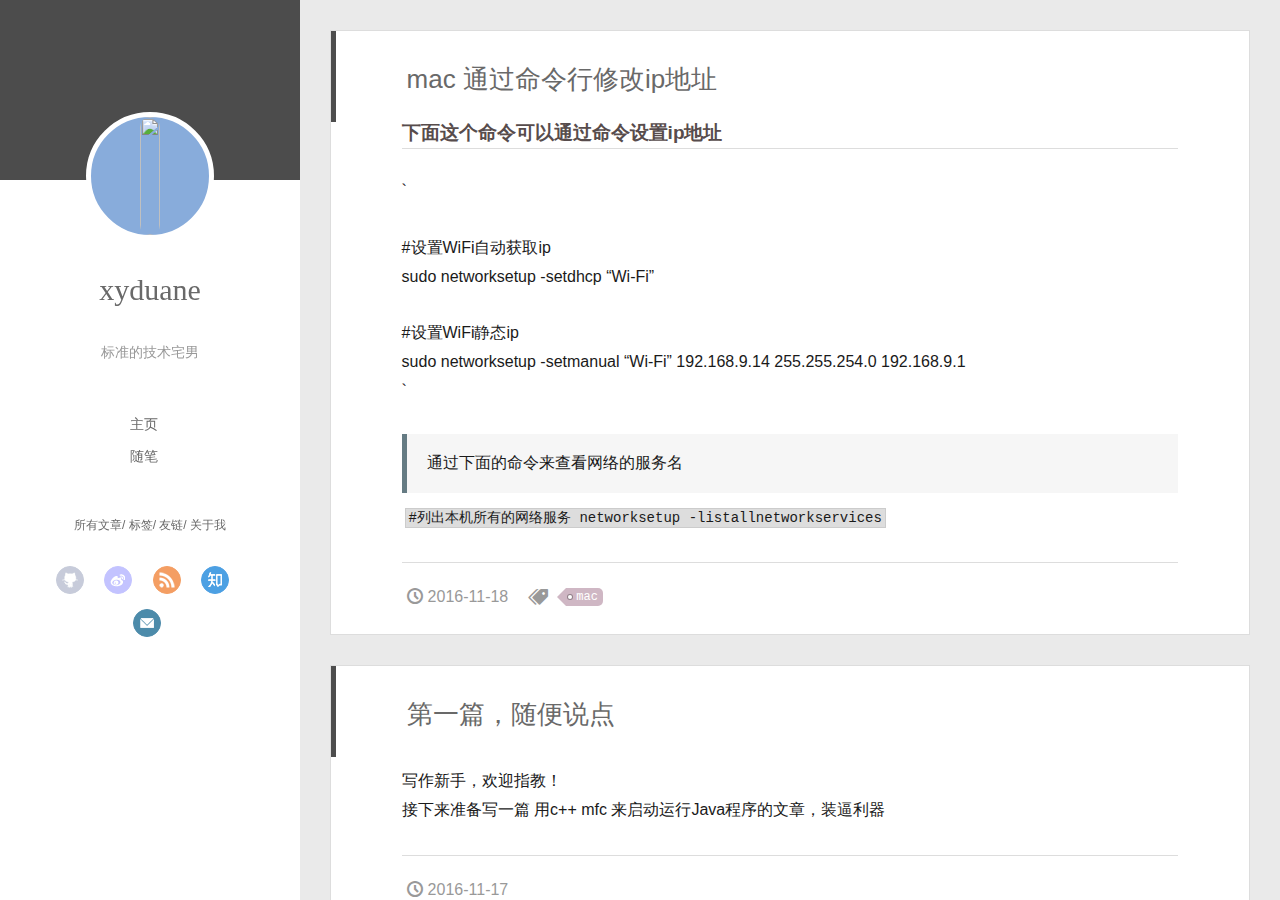
==== commit 8b1ec094: "Site updated: 2016-11-18 16:44:25" ====
--- a/index.html
+++ b/index.html
@@ -168,13 +168,14 @@
     
     <div class="article-entry" itemprop="articleBody">
       
-        <h3 id="下面这个命令可以通过命令设置ip地址"><a href="#下面这个命令可以通过命令设置ip地址" class="headerlink" title="下面这个命令可以通过命令设置ip地址"></a>下面这个命令可以通过命令设置ip地址</h3><p>·</p>
+        <h3 id="下面这个命令可以通过命令设置ip地址"><a href="#下面这个命令可以通过命令设置ip地址" class="headerlink" title="下面这个命令可以通过命令设置ip地址"></a>下面这个命令可以通过命令设置ip地址</h3><p>`</p>
 <p>#设置WiFi自动获取ip<br>sudo networksetup -setdhcp “Wi-Fi”</p>
-<p>#设置WiFi静态ip<br>sudo networksetup -setmanual “Wi-Fi” 192.168.9.14 255.255.254.0 192.168.9.1<br>·</p>
+<p>#设置WiFi静态ip<br>sudo networksetup -setmanual “Wi-Fi” 192.168.9.14 255.255.254.0 192.168.9.1<br>`</p>
 <blockquote>
-<p>通过下面的命令来查看网络的服务名<br>·</p>
-<p>#列出本机所有的网络服务<br>networksetup -listallnetworkservices<br>·</p>
+<p>通过下面的命令来查看网络的服务名</p>
 </blockquote>
+<p><code>#列出本机所有的网络服务
+networksetup -listallnetworkservices</code></p>
 
       
     </div>
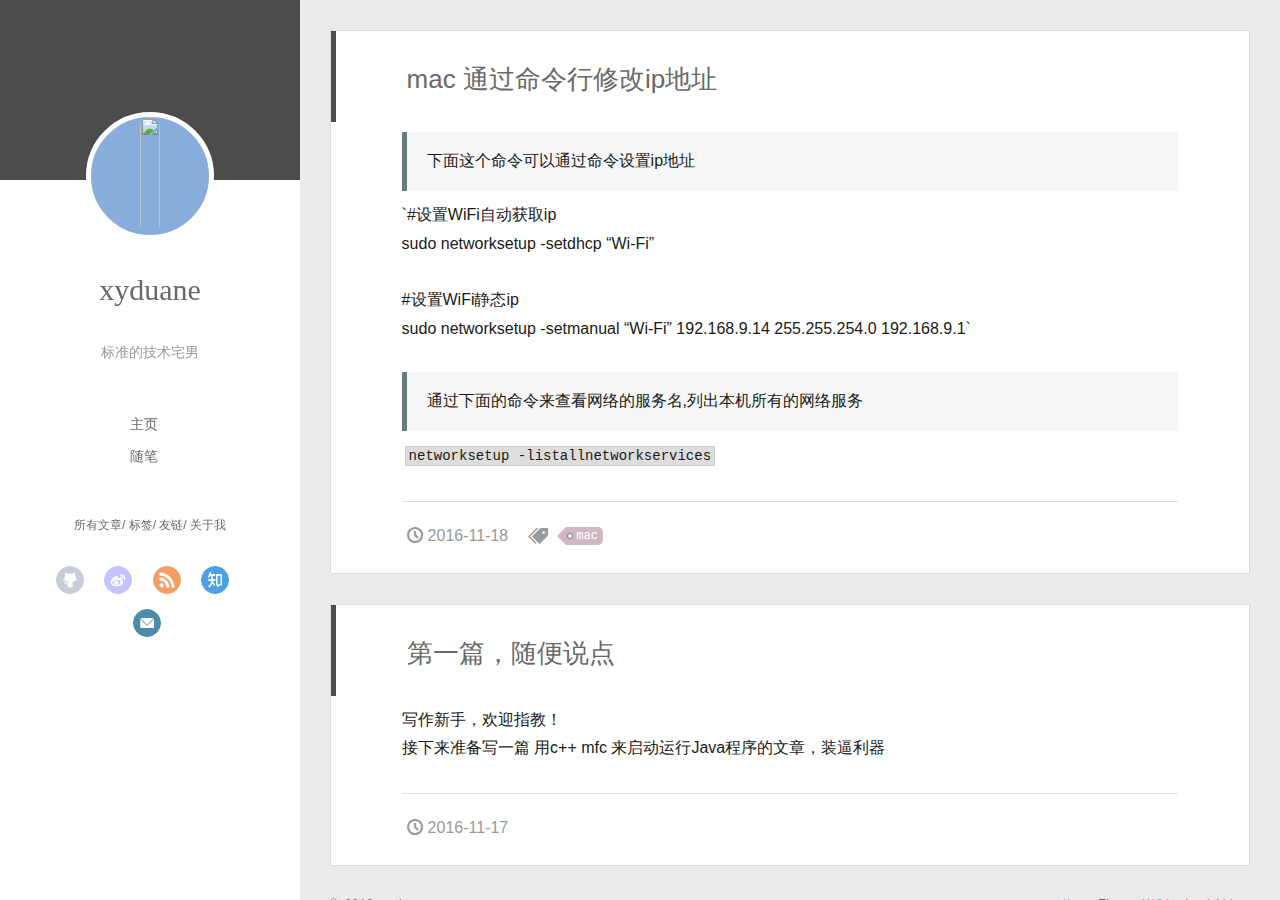
==== commit abb4e870: "Site updated: 2016-11-18 16:52:22" ====
--- a/index.html
+++ b/index.html
@@ -168,14 +168,15 @@
     
     <div class="article-entry" itemprop="articleBody">
       
-        <h3 id="下面这个命令可以通过命令设置ip地址"><a href="#下面这个命令可以通过命令设置ip地址" class="headerlink" title="下面这个命令可以通过命令设置ip地址"></a>下面这个命令可以通过命令设置ip地址</h3><p>`</p>
-<p>#设置WiFi自动获取ip<br>sudo networksetup -setdhcp “Wi-Fi”</p>
-<p>#设置WiFi静态ip<br>sudo networksetup -setmanual “Wi-Fi” 192.168.9.14 255.255.254.0 192.168.9.1<br>`</p>
+        <blockquote>
+<p>下面这个命令可以通过命令设置ip地址</p>
+</blockquote>
+<p>`#设置WiFi自动获取ip<br>sudo networksetup -setdhcp “Wi-Fi”</p>
+<p>#设置WiFi静态ip<br>sudo networksetup -setmanual “Wi-Fi” 192.168.9.14 255.255.254.0 192.168.9.1`</p>
 <blockquote>
-<p>通过下面的命令来查看网络的服务名</p>
+<p>通过下面的命令来查看网络的服务名,列出本机所有的网络服务</p>
 </blockquote>
-<p><code>#列出本机所有的网络服务
-networksetup -listallnetworkservices</code></p>
+<p><code>networksetup -listallnetworkservices</code></p>
 
       
     </div>
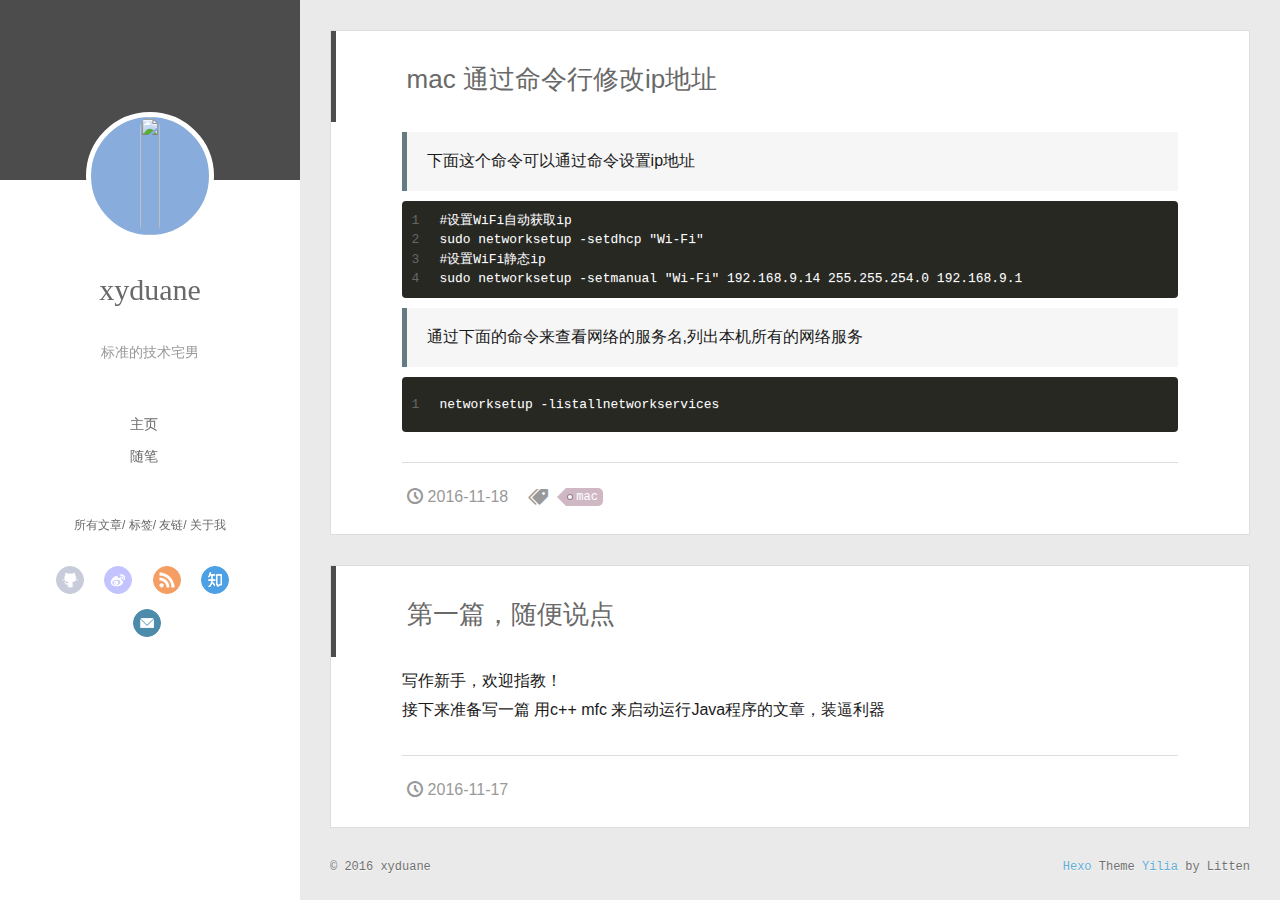
==== commit 5a61a5ff: "Site updated: 2016-11-18 17:17:34" ====
--- a/index.html
+++ b/index.html
@@ -171,12 +171,11 @@
         <blockquote>
 <p>下面这个命令可以通过命令设置ip地址</p>
 </blockquote>
-<p>`#设置WiFi自动获取ip<br>sudo networksetup -setdhcp “Wi-Fi”</p>
-<p>#设置WiFi静态ip<br>sudo networksetup -setmanual “Wi-Fi” 192.168.9.14 255.255.254.0 192.168.9.1`</p>
+<figure class="highlight plain"><table><tr><td class="gutter"><pre><div class="line">1</div><div class="line">2</div><div class="line">3</div><div class="line">4</div></pre></td><td class="code"><pre><div class="line">#设置WiFi自动获取ip</div><div class="line">sudo networksetup -setdhcp &quot;Wi-Fi&quot;</div><div class="line">#设置WiFi静态ip</div><div class="line">sudo networksetup -setmanual &quot;Wi-Fi&quot; 192.168.9.14 255.255.254.0 192.168.9.1</div></pre></td></tr></table></figure>
 <blockquote>
 <p>通过下面的命令来查看网络的服务名,列出本机所有的网络服务</p>
 </blockquote>
-<p><code>networksetup -listallnetworkservices</code></p>
+<figure class="highlight plain"><table><tr><td class="gutter"><pre><div class="line">1</div></pre></td><td class="code"><pre><div class="line">networksetup -listallnetworkservices</div></pre></td></tr></table></figure>
 
       
     </div>
